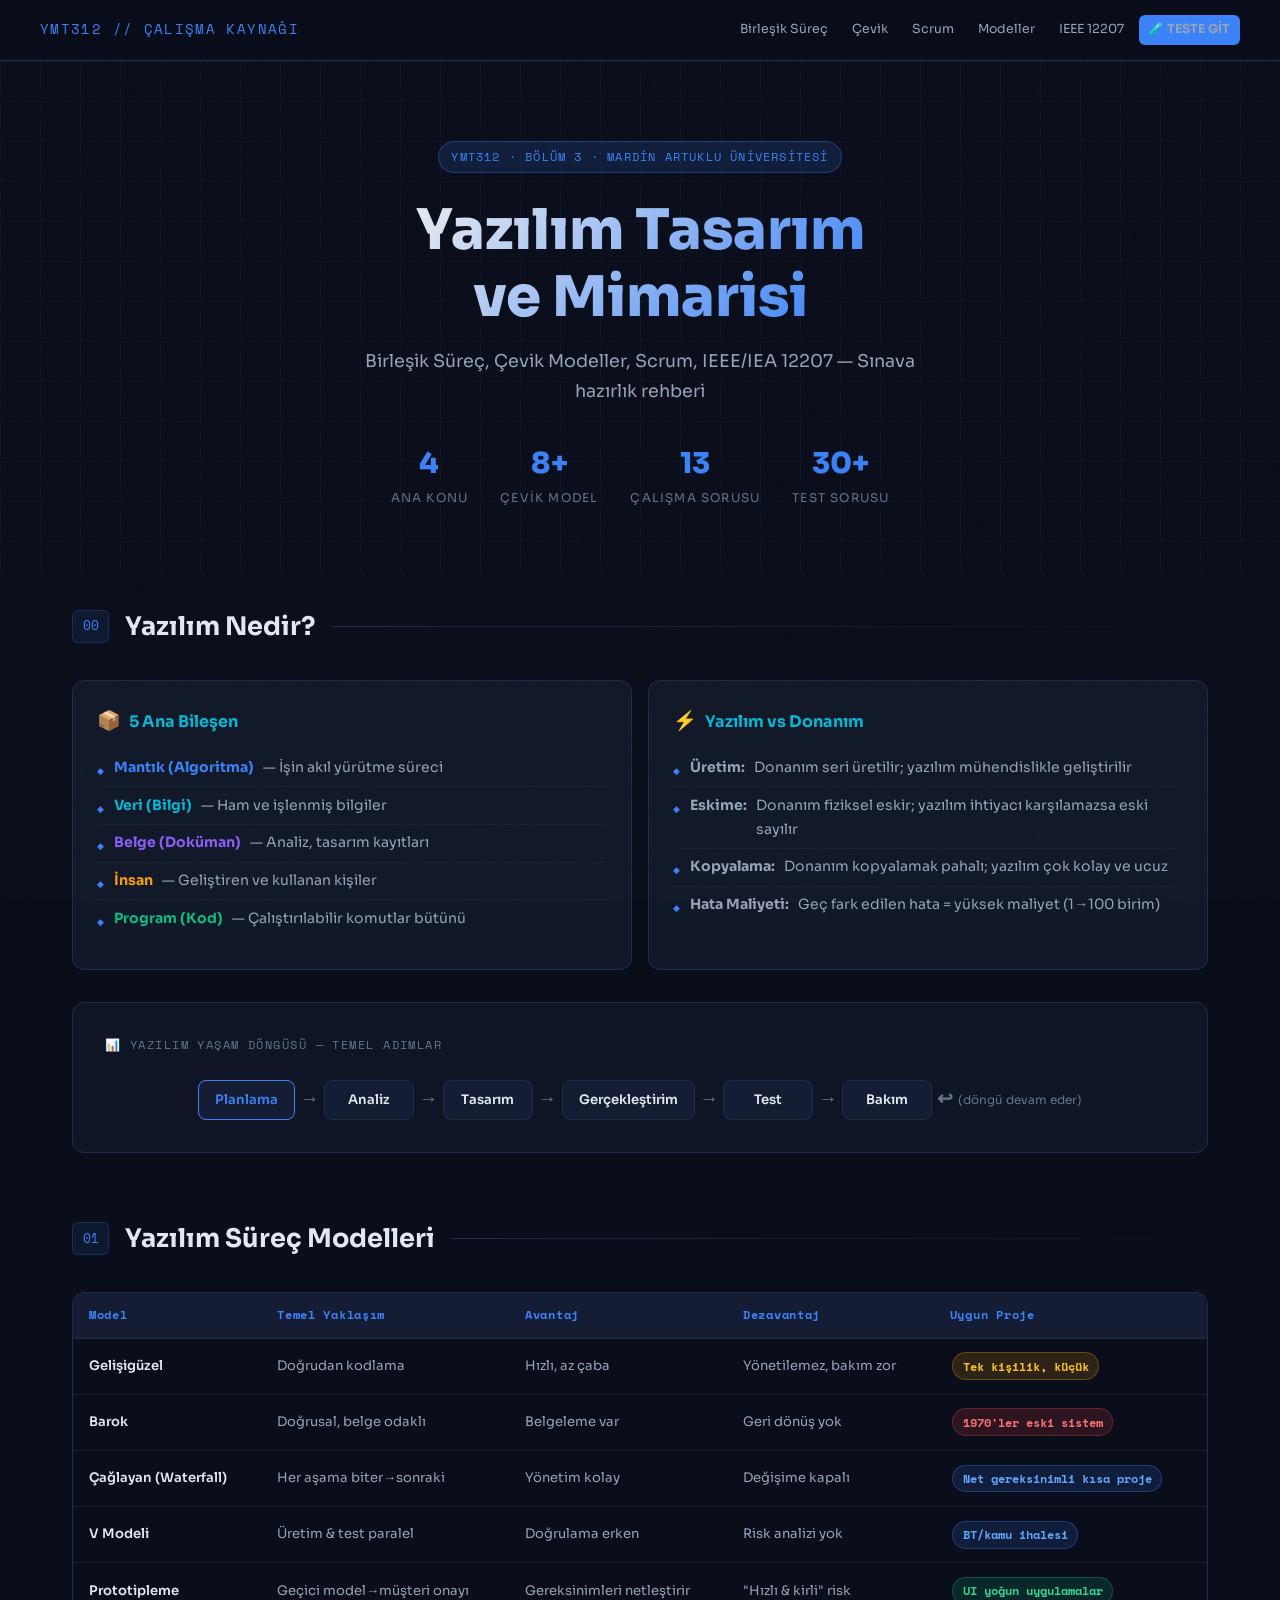
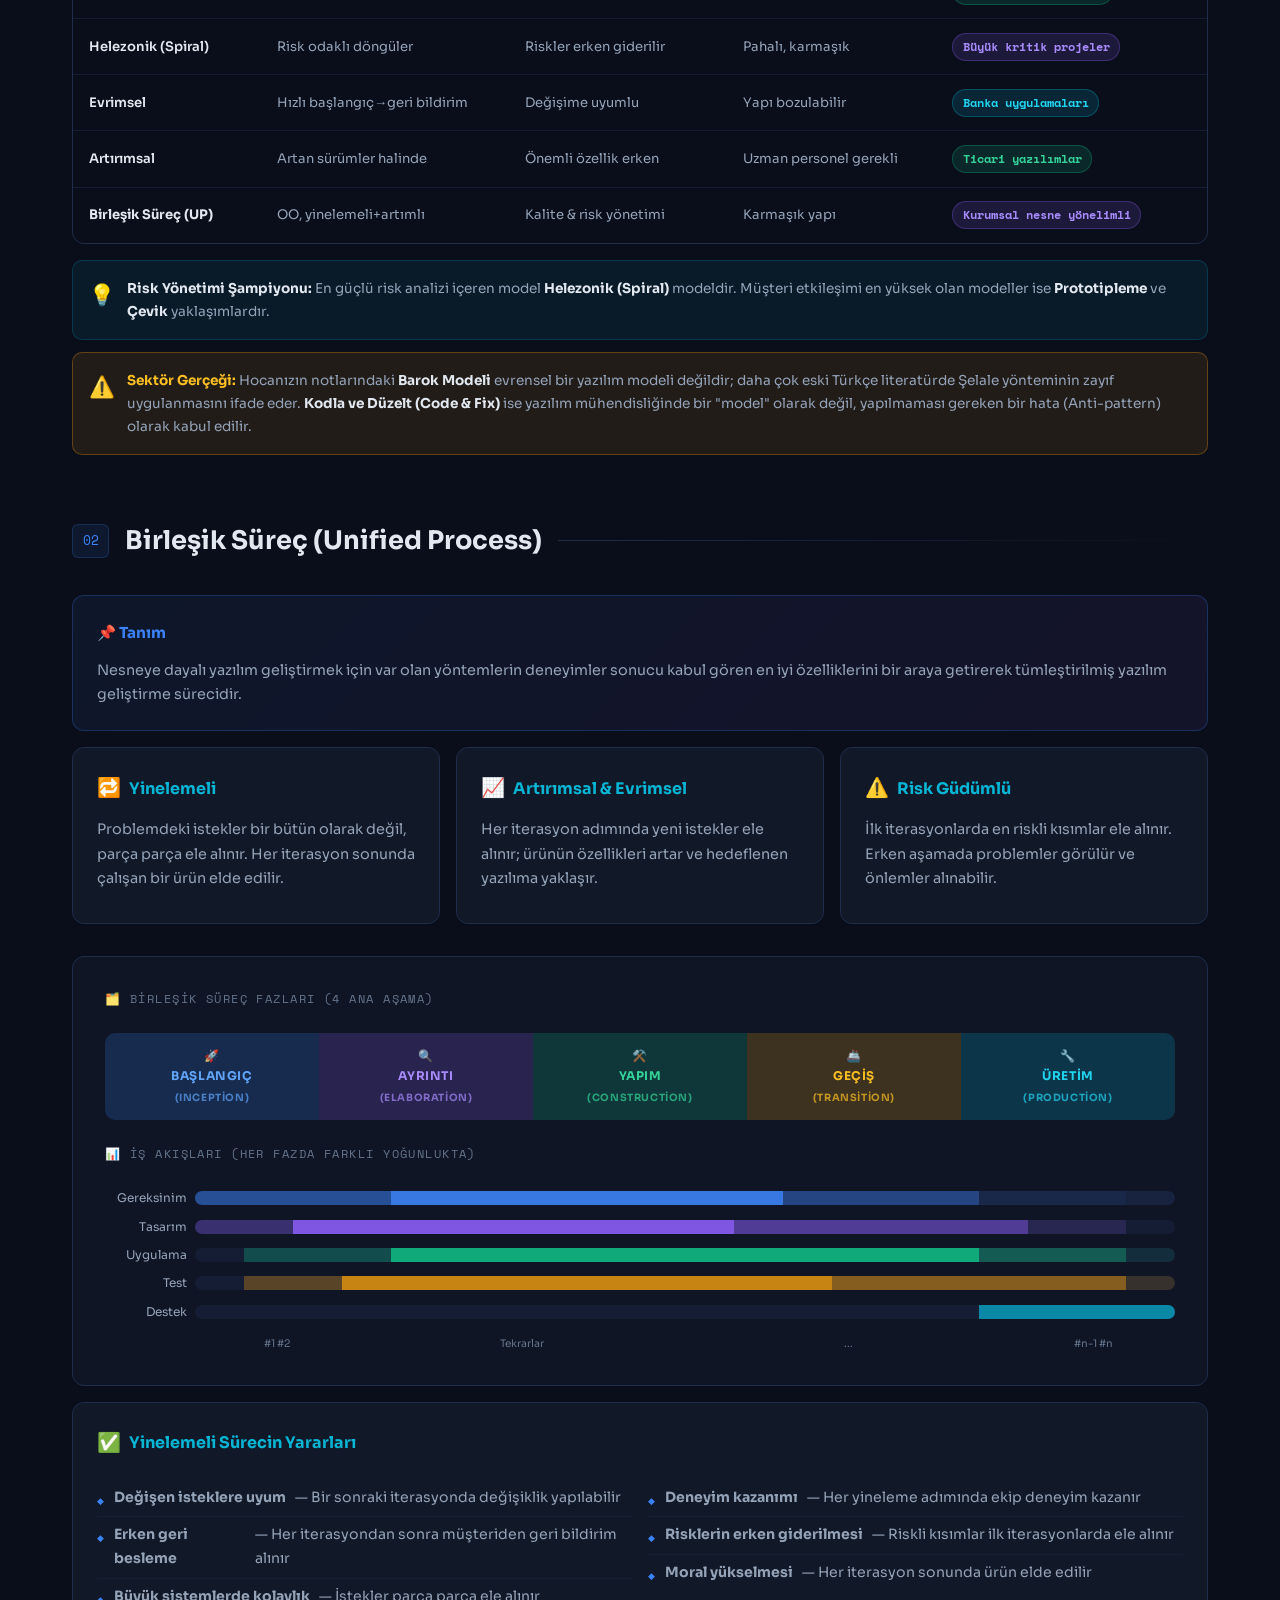
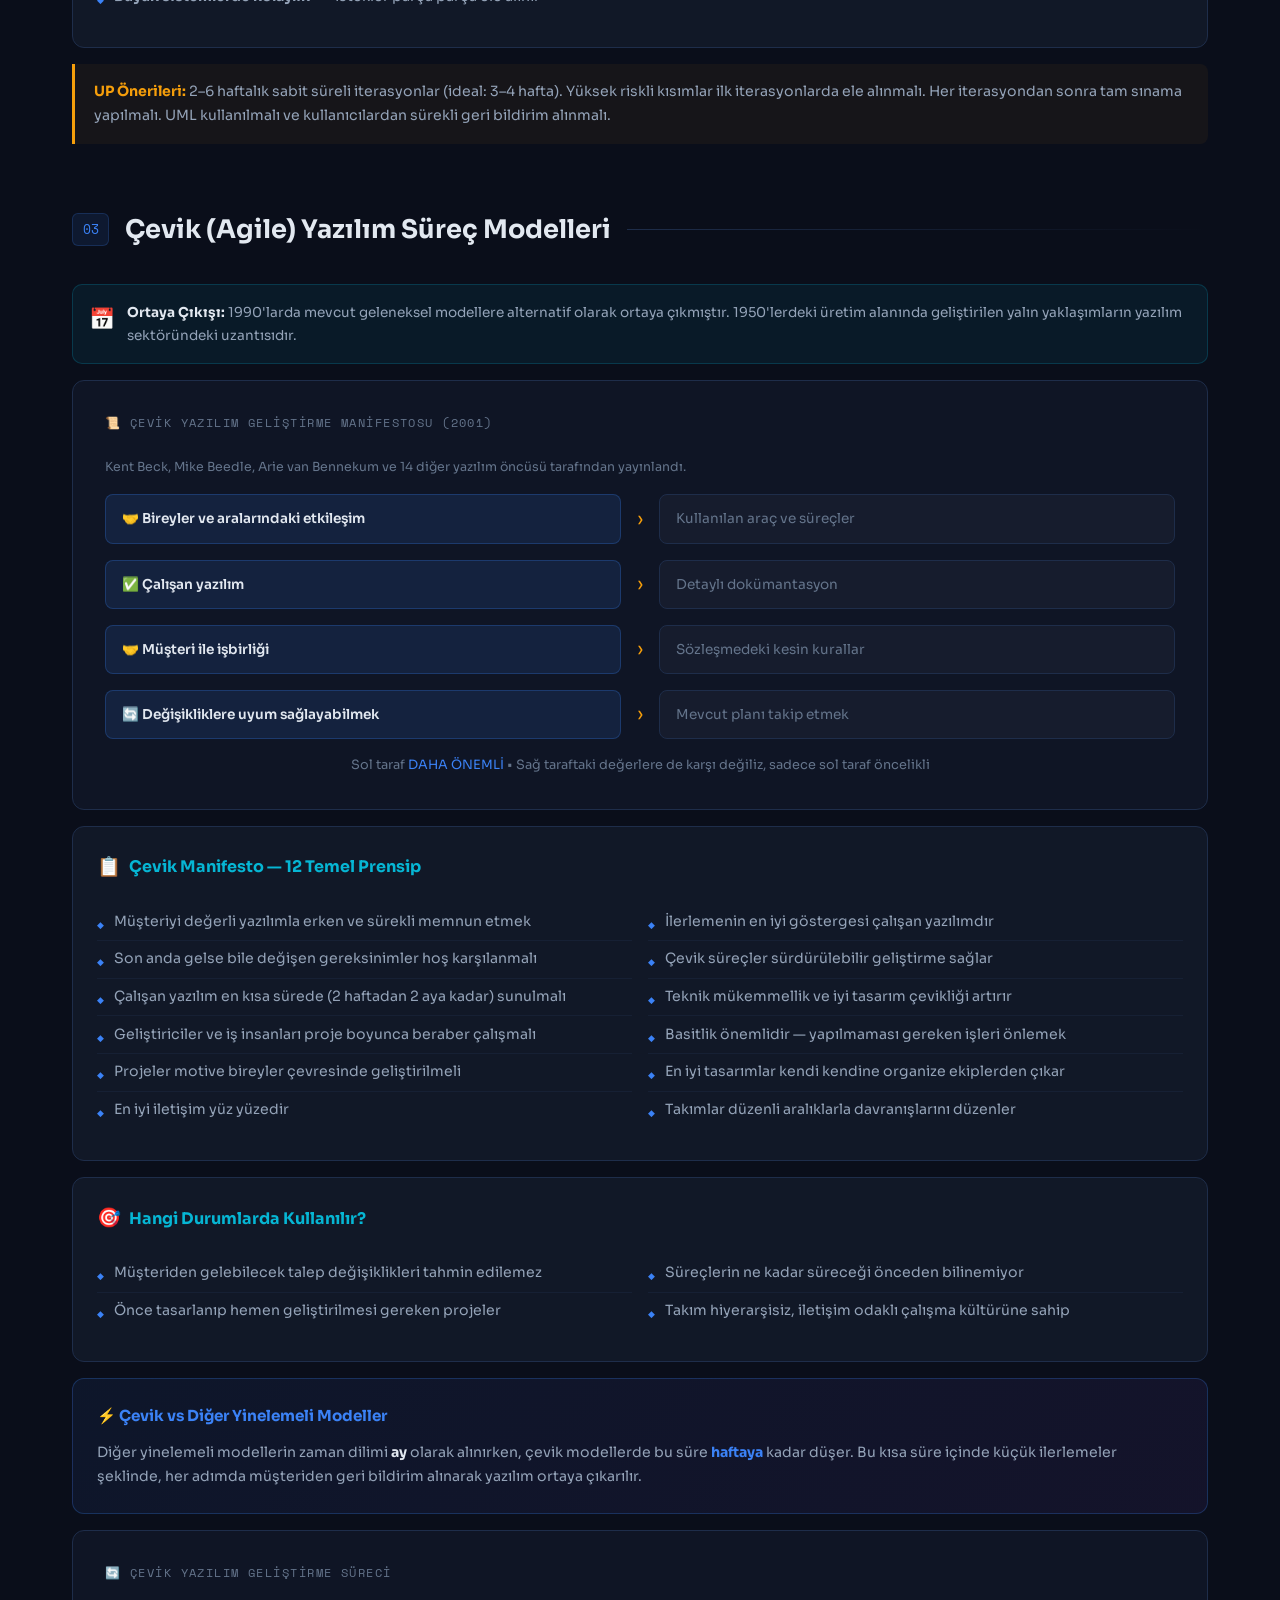
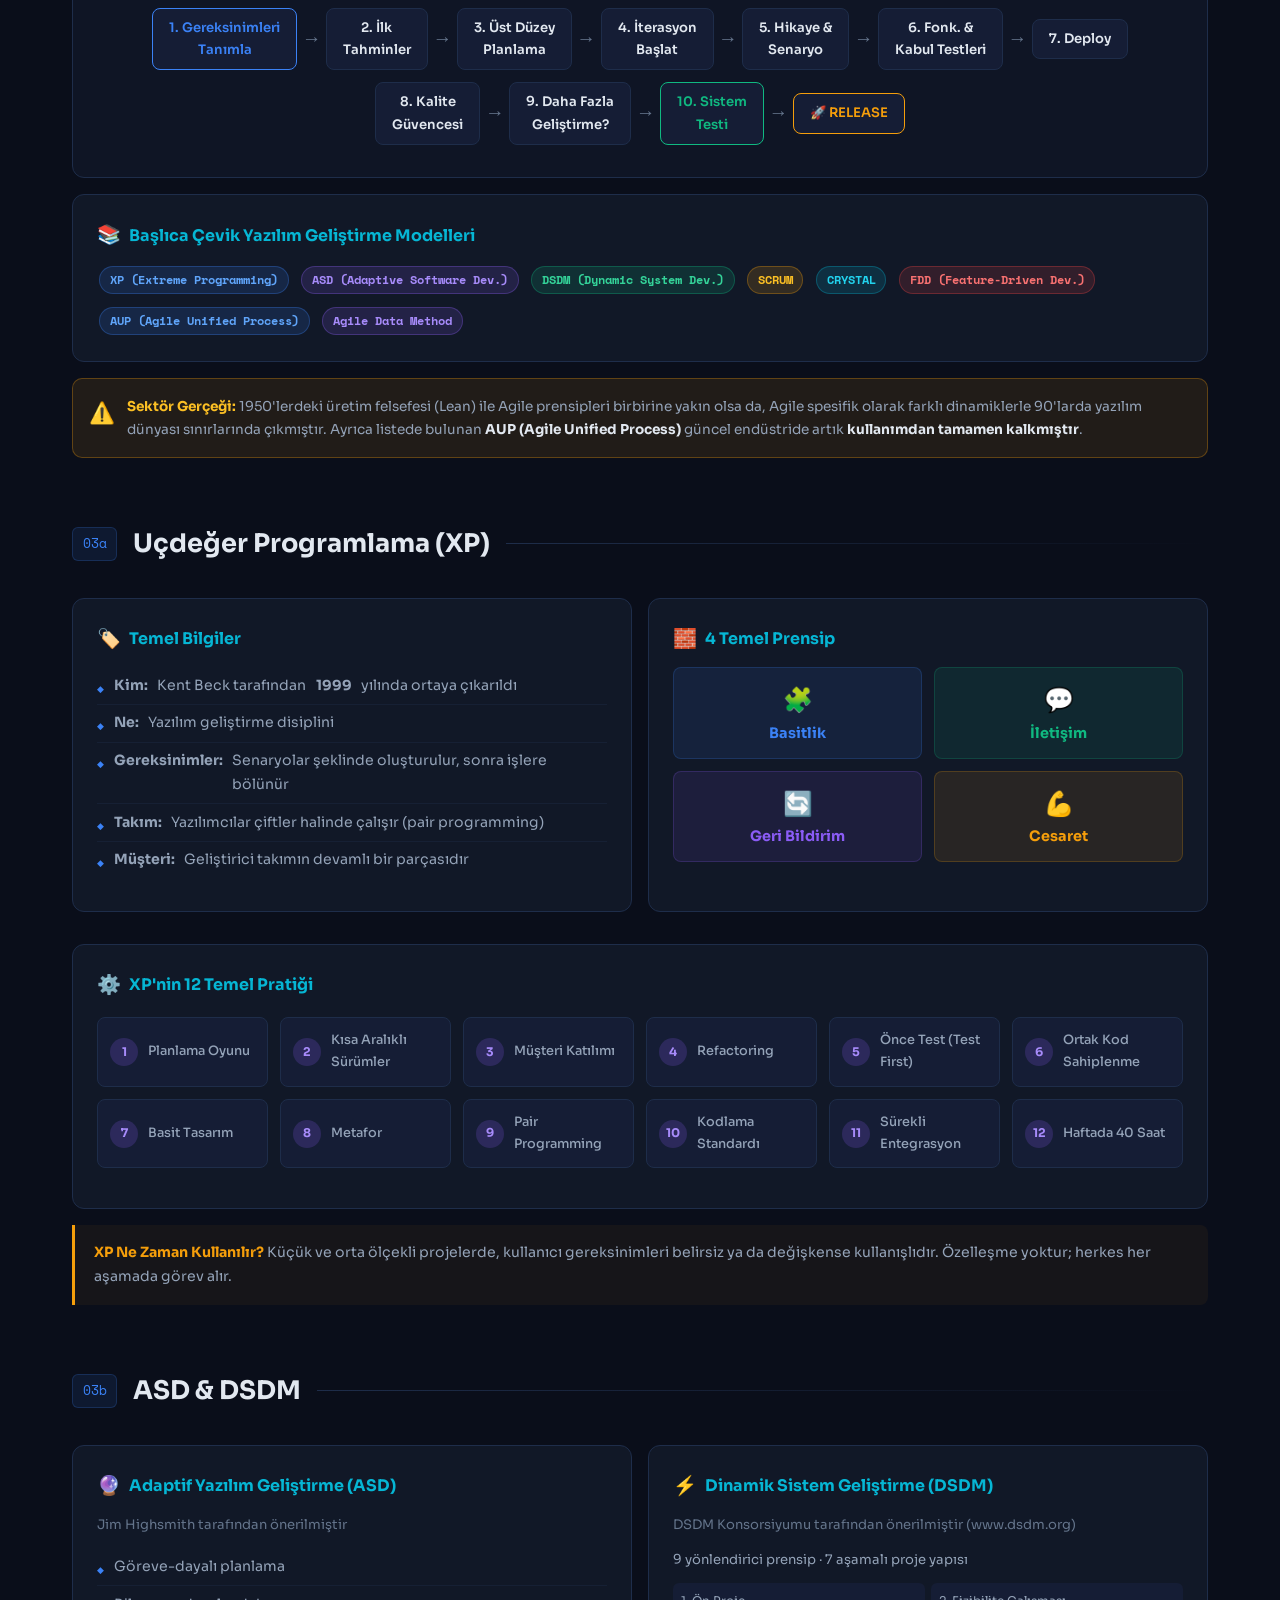
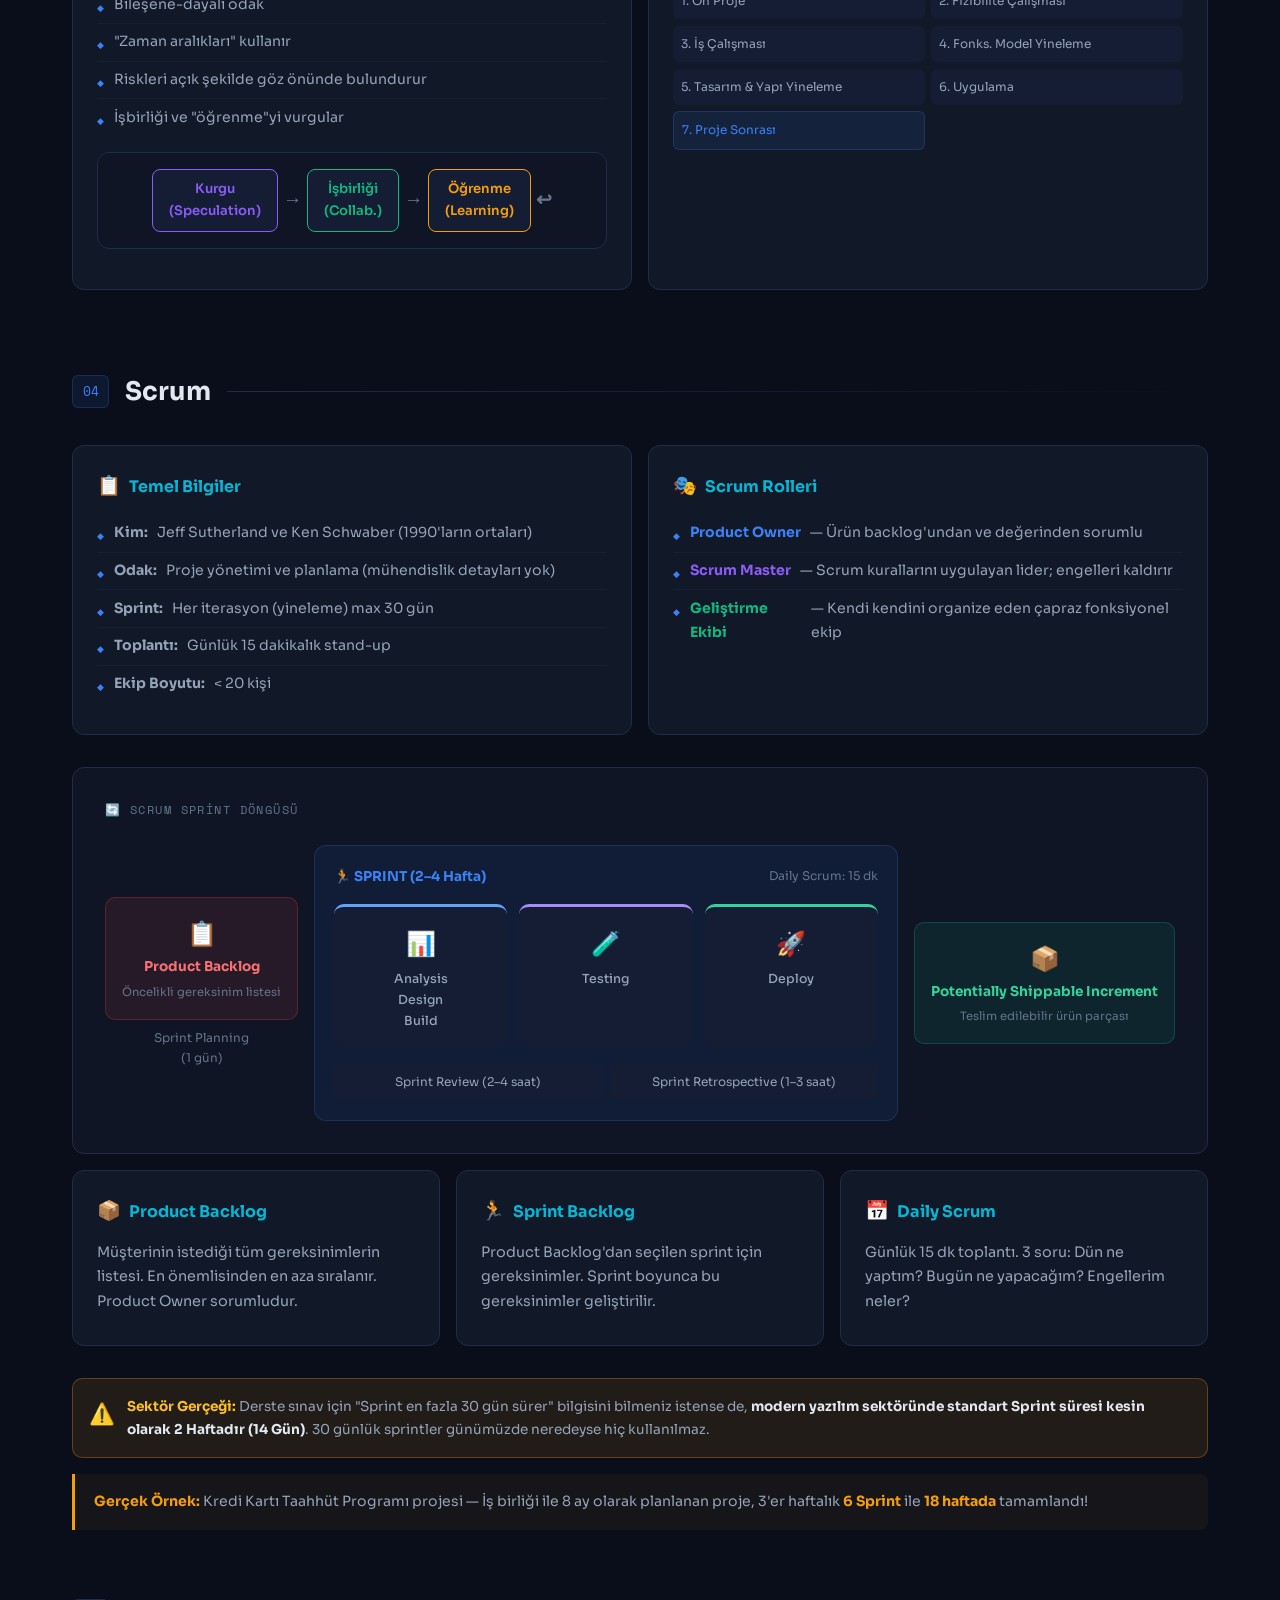
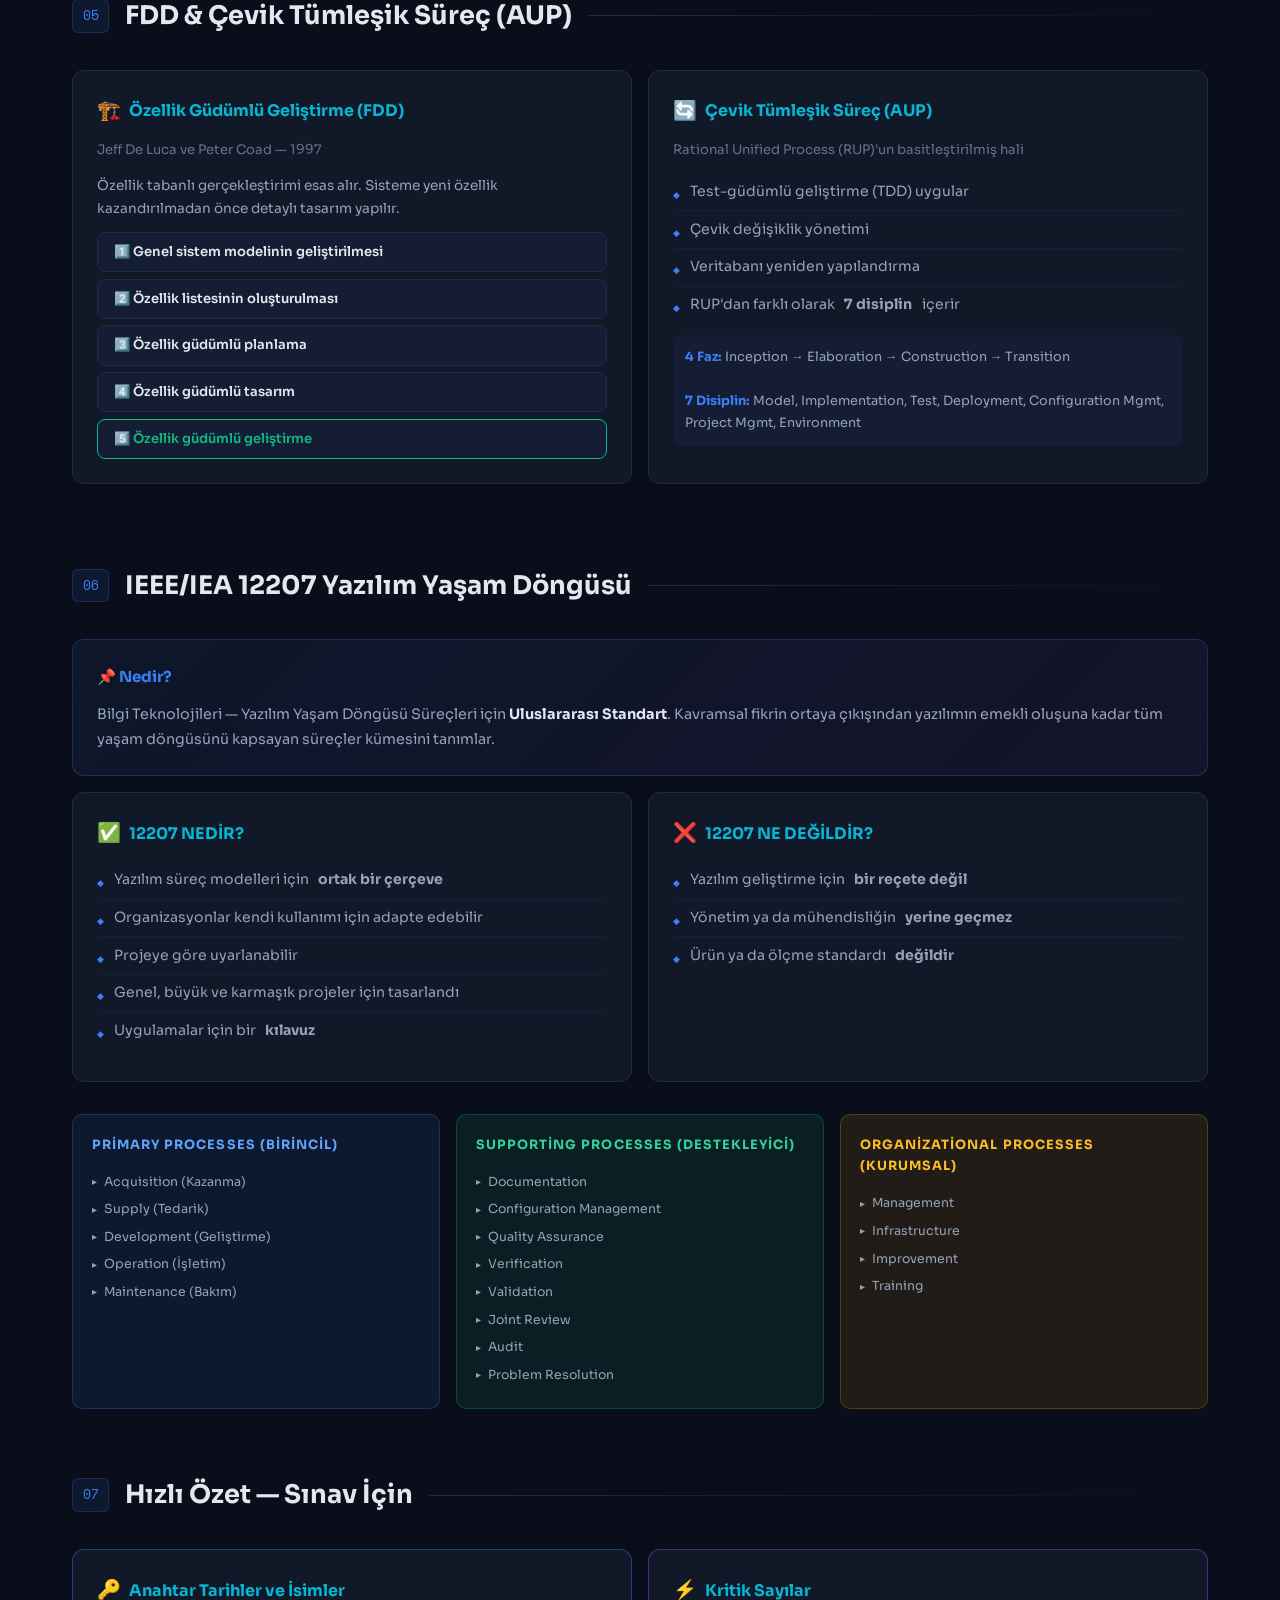
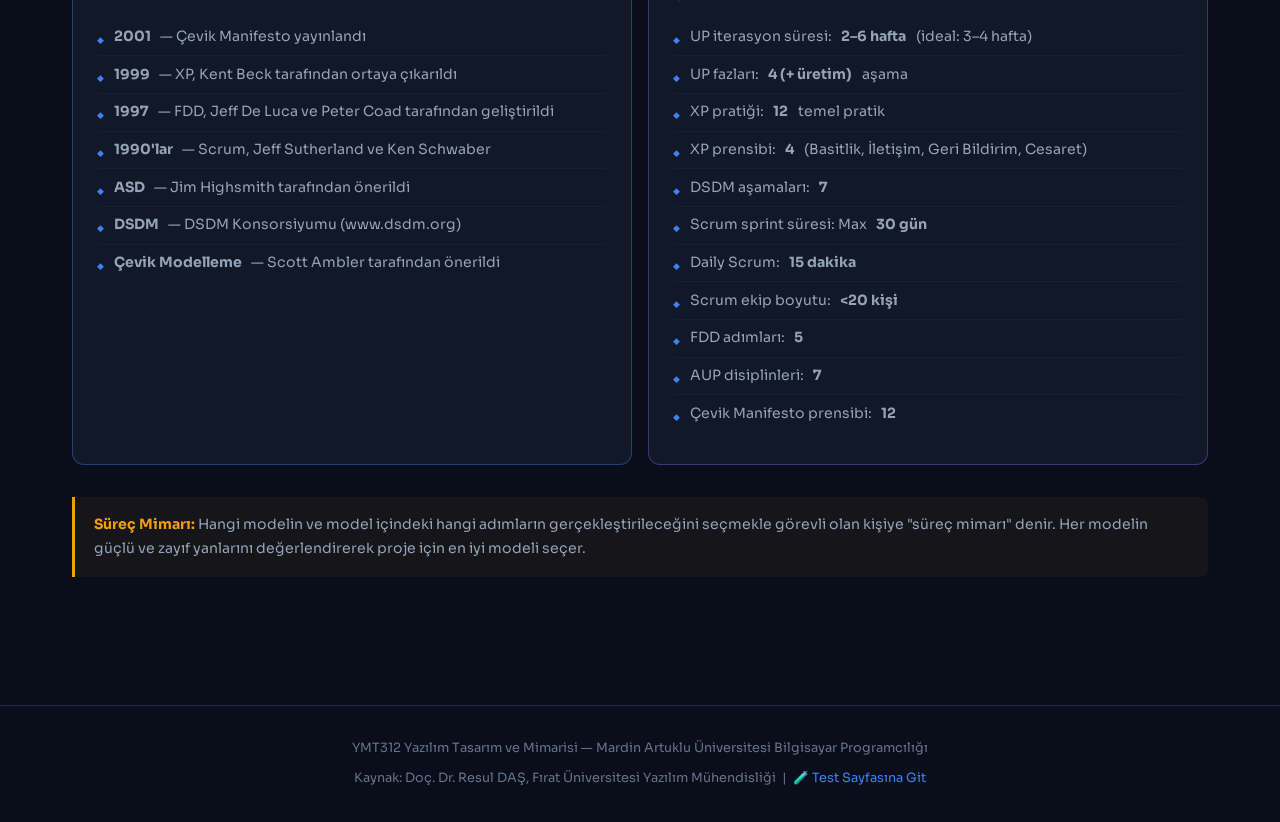
==== index.html @ 6e373ab4 "yazılım mimarileri ders notları yazılım mimarileri ders notları taslak yüklendi" ====
<!DOCTYPE html>
<html lang="tr">
<head>
<meta charset="UTF-8">
<meta name="viewport" content="width=device-width, initial-scale=1.0">
<meta name="author" content="İslam Ergün">
<title>YMT312 — Yazılım Tasarım ve Mimarisi</title>
<link href="https://fonts.googleapis.com/css2?family=Space+Mono:wght@400;700&family=Sora:wght@300;400;600;700;800&display=swap" rel="stylesheet">
<link rel="stylesheet" href="style.css">
</head>
<body>

<nav>
  <div class="nav-inner">
    <span class="nav-logo">YMT312 // ÇALIŞMA KAYNAĞI</span>
    <div class="nav-links">
      <a href="#up">Birleşik Süreç</a>
      <a href="#agile">Çevik</a>
      <a href="#scrum">Scrum</a>
      <a href="#modeller">Modeller</a>
      <a href="#ieee">IEEE 12207</a>
      <a href="test.html" class="test-btn">🧪 TESTE GİT</a>
    </div>
  </div>
</nav>

<div class="hero">
  <div class="hero-grid"></div>
  <div style="position:relative;z-index:1">
    <span class="hero-tag">YMT312 · BÖLÜM 3 · MARDİN ARTUKLU ÜNİVERSİTESİ</span>
    <h1>Yazılım Tasarım<br>ve Mimarisi</h1>
    <p>Birleşik Süreç, Çevik Modeller, Scrum, IEEE/IEA 12207 — Sınava hazırlık rehberi</p>
    <div class="hero-stats">
      <div class="stat"><div class="stat-num">4</div><div class="stat-label">Ana Konu</div></div>
      <div class="stat"><div class="stat-num">8+</div><div class="stat-label">Çevik Model</div></div>
      <div class="stat"><div class="stat-num">13</div><div class="stat-label">Çalışma Sorusu</div></div>
      <div class="stat"><div class="stat-num">30+</div><div class="stat-label">Test Sorusu</div></div>
    </div>
  </div>
</div>

<main>

<!-- ===== YAZILIM NEDİR ===== -->
<section class="section" id="yazilim">
  <div class="section-header">
    <span class="section-num">00</span>
    <h2 class="section-title">Yazılım Nedir?</h2>
    <div class="section-line"></div>
  </div>

  <div class="grid-2">
    <div class="card">
      <div class="card-title"><span class="icon">📦</span> 5 Ana Bileşen</div>
      <ul class="v-list">
        <li><strong style="color:var(--accent)">Mantık (Algoritma)</strong> — İşin akıl yürütme süreci</li>
        <li><strong style="color:var(--accent2)">Veri (Bilgi)</strong> — Ham ve işlenmiş bilgiler</li>
        <li><strong style="color:var(--accent3)">Belge (Doküman)</strong> — Analiz, tasarım kayıtları</li>
        <li><strong style="color:var(--accent4)">İnsan</strong> — Geliştiren ve kullanan kişiler</li>
        <li><strong style="color:var(--accent5)">Program (Kod)</strong> — Çalıştırılabilir komutlar bütünü</li>
      </ul>
    </div>
    <div class="card">
      <div class="card-title"><span class="icon">⚡</span> Yazılım vs Donanım</div>
      <ul class="v-list">
        <li><strong>Üretim:</strong> Donanım seri üretilir; yazılım mühendislikle geliştirilir</li>
        <li><strong>Eskime:</strong> Donanım fiziksel eskir; yazılım ihtiyacı karşılamazsa eski sayılır</li>
        <li><strong>Kopyalama:</strong> Donanım kopyalamak pahalı; yazılım çok kolay ve ucuz</li>
        <li><strong>Hata Maliyeti:</strong> Geç fark edilen hata = yüksek maliyet (1→100 birim)</li>
      </ul>
    </div>
  </div>

  <div class="diagram-wrap">
    <div class="diagram-title">📊 Yazılım Yaşam Döngüsü — Temel Adımlar</div>
    <div class="flow" style="justify-content:center">
      <div class="flow-step active">Planlama</div>
      <div class="flow-arrow">→</div>
      <div class="flow-step">Analiz</div>
      <div class="flow-arrow">→</div>
      <div class="flow-step">Tasarım</div>
      <div class="flow-arrow">→</div>
      <div class="flow-step">Gerçekleştirim</div>
      <div class="flow-arrow">→</div>
      <div class="flow-step">Test</div>
      <div class="flow-arrow">→</div>
      <div class="flow-step">Bakım</div>
      <div class="flow-arrow">↩</div>
      <div style="font-size:.75rem;color:var(--muted);align-self:center">(döngü devam eder)</div>
    </div>
  </div>
</section>

<!-- ===== SÜREÇ MODELLERİ ===== -->
<section class="section" id="modeller">
  <div class="section-header">
    <span class="section-num">01</span>
    <h2 class="section-title">Yazılım Süreç Modelleri</h2>
    <div class="section-line"></div>
  </div>

  <div class="table-wrap">
    <table>
      <thead>
        <tr>
          <th>Model</th>
          <th>Temel Yaklaşım</th>
          <th>Avantaj</th>
          <th>Dezavantaj</th>
          <th>Uygun Proje</th>
        </tr>
      </thead>
      <tbody>
        <tr>
          <td>Gelişigüzel</td>
          <td>Doğrudan kodlama</td>
          <td>Hızlı, az çaba</td>
          <td>Yönetilemez, bakım zor</td>
          <td><span class="tag tag-amber">Tek kişilik, küçük</span></td>
        </tr>
        <tr>
          <td>Barok</td>
          <td>Doğrusal, belge odaklı</td>
          <td>Belgeleme var</td>
          <td>Geri dönüş yok</td>
          <td><span class="tag tag-red">1970'ler eski sistem</span></td>
        </tr>
        <tr>
          <td>Çağlayan (Waterfall)</td>
          <td>Her aşama biter→sonraki</td>
          <td>Yönetim kolay</td>
          <td>Değişime kapalı</td>
          <td><span class="tag tag-blue">Net gereksinimli kısa proje</span></td>
        </tr>
        <tr>
          <td>V Modeli</td>
          <td>Üretim & test paralel</td>
          <td>Doğrulama erken</td>
          <td>Risk analizi yok</td>
          <td><span class="tag tag-blue">BT/kamu ihalesi</span></td>
        </tr>
        <tr>
          <td>Prototipleme</td>
          <td>Geçici model→müşteri onayı</td>
          <td>Gereksinimleri netleştirir</td>
          <td>"Hızlı & kirli" risk</td>
          <td><span class="tag tag-green">UI yoğun uygulamalar</span></td>
        </tr>
        <tr>
          <td>Helezonik (Spiral)</td>
          <td>Risk odaklı döngüler</td>
          <td>Riskler erken giderilir</td>
          <td>Pahalı, karmaşık</td>
          <td><span class="tag tag-purple">Büyük kritik projeler</span></td>
        </tr>
        <tr>
          <td>Evrimsel</td>
          <td>Hızlı başlangıç→geri bildirim</td>
          <td>Değişime uyumlu</td>
          <td>Yapı bozulabilir</td>
          <td><span class="tag tag-cyan">Banka uygulamaları</span></td>
        </tr>
        <tr>
          <td>Artırımsal</td>
          <td>Artan sürümler halinde</td>
          <td>Önemli özellik erken</td>
          <td>Uzman personel gerekli</td>
          <td><span class="tag tag-green">Ticari yazılımlar</span></td>
        </tr>
        <tr>
          <td><strong>Birleşik Süreç (UP)</strong></td>
          <td>OO, yinelemeli+artımlı</td>
          <td>Kalite & risk yönetimi</td>
          <td>Karmaşık yapı</td>
          <td><span class="tag tag-purple">Kurumsal nesne yönelimli</span></td>
        </tr>
      </tbody>
    </table>
  </div>

  <div class="info-box">
    <span class="info-icon">💡</span>
    <div class="info-text"><strong>Risk Yönetimi Şampiyonu:</strong> En güçlü risk analizi içeren model <strong>Helezonik (Spiral)</strong> modeldir. Müşteri etkileşimi en yüksek olan modeller ise <strong>Prototipleme</strong> ve <strong>Çevik</strong> yaklaşımlardır.</div>
  </div>

  <div class="info-box" style="background:rgba(245,158,11,.1);border-color:rgba(245,158,11,.3)">
    <span class="info-icon">⚠️</span>
    <div class="info-text"><strong style="color:#fbbf24">Sektör Gerçeği:</strong> Hocanızın notlarındaki <strong>Barok Modeli</strong> evrensel bir yazılım modeli değildir; daha çok eski Türkçe literatürde Şelale yönteminin zayıf uygulanmasını ifade eder. <strong>Kodla ve Düzelt (Code & Fix)</strong> ise yazılım mühendisliğinde bir "model" olarak değil, yapılmaması gereken bir hata (Anti-pattern) olarak kabul edilir.</div>
  </div>
</section>

<!-- ===== BİRLEŞİK SÜREÇ ===== -->
<section class="section" id="up">
  <div class="section-header">
    <span class="section-num">02</span>
    <h2 class="section-title">Birleşik Süreç (Unified Process)</h2>
    <div class="section-line"></div>
  </div>

  <div class="highlight">
    <div class="highlight-title">📌 Tanım</div>
    <p style="color:var(--dim);font-size:.9rem">Nesneye dayalı yazılım geliştirmek için var olan yöntemlerin deneyimler sonucu kabul gören en iyi özelliklerini bir araya getirerek tümleştirilmiş yazılım geliştirme sürecidir.</p>
  </div>

  <div class="grid-3">
    <div class="card">
      <div class="card-title"><span class="icon">🔁</span> Yinelemeli</div>
      <p>Problemdeki istekler bir bütün olarak değil, parça parça ele alınır. Her iterasyon sonunda çalışan bir ürün elde edilir.</p>
    </div>
    <div class="card">
      <div class="card-title"><span class="icon">📈</span> Artırımsal & Evrimsel</div>
      <p>Her iterasyon adımında yeni istekler ele alınır; ürünün özellikleri artar ve hedeflenen yazılıma yaklaşır.</p>
    </div>
    <div class="card">
      <div class="card-title"><span class="icon">⚠️</span> Risk Güdümlü</div>
      <p>İlk iterasyonlarda en riskli kısımlar ele alınır. Erken aşamada problemler görülür ve önlemler alınabilir.</p>
    </div>
  </div>

  <!-- UP PHASES -->
  <div class="diagram-wrap">
    <div class="diagram-title">🗂️ Birleşik Süreç Fazları (4 Ana Aşama)</div>
    <div class="phases">
      <div class="phase" style="background:rgba(59,130,246,.2);color:#60a5fa">🚀<br>Başlangıç<br><small style="opacity:.7">(Inception)</small></div>
      <div class="phase" style="background:rgba(139,92,246,.2);color:#a78bfa">🔍<br>Ayrıntı<br><small style="opacity:.7">(Elaboration)</small></div>
      <div class="phase" style="background:rgba(16,185,129,.2);color:#34d399">⚒️<br>Yapım<br><small style="opacity:.7">(Construction)</small></div>
      <div class="phase" style="background:rgba(245,158,11,.2);color:#fbbf24">🚢<br>Geçiş<br><small style="opacity:.7">(Transition)</small></div>
      <div class="phase" style="background:rgba(6,182,212,.2);color:#22d3ee">🔧<br>Üretim<br><small style="opacity:.7">(Production)</small></div>
    </div>

    <div style="margin-top:1.5rem">
      <div class="diagram-title">📊 İş Akışları (Her Fazda Farklı Yoğunlukta)</div>
      <div style="display:grid;gap:.5rem">
        <div style="display:flex;align-items:center;gap.5rem">
          <div style="width:90px;font-size:.75rem;color:var(--dim);text-align:right;padding-right:.5rem">Gereksinim</div>
          <div style="flex:1;height:14px;background:var(--bg3);border-radius:7px;overflow:hidden;display:flex">
            <div style="width:20%;background:rgba(59,130,246,.5)"></div>
            <div style="width:40%;background:rgba(59,130,246,.9)"></div>
            <div style="width:20%;background:rgba(59,130,246,.4)"></div>
            <div style="width:15%;background:rgba(59,130,246,.1)"></div>
            <div style="width:5%;background:rgba(59,130,246,.05)"></div>
          </div>
        </div>
        <div style="display:flex;align-items:center">
          <div style="width:90px;font-size:.75rem;color:var(--dim);text-align:right;padding-right:.5rem">Tasarım</div>
          <div style="flex:1;height:14px;background:var(--bg3);border-radius:7px;overflow:hidden;display:flex">
            <div style="width:10%;background:rgba(139,92,246,.3)"></div>
            <div style="width:45%;background:rgba(139,92,246,.9)"></div>
            <div style="width:30%;background:rgba(139,92,246,.5)"></div>
            <div style="width:10%;background:rgba(139,92,246,.15)"></div>
            <div style="width:5%"></div>
          </div>
        </div>
        <div style="display:flex;align-items:center">
          <div style="width:90px;font-size:.75rem;color:var(--dim);text-align:right;padding-right:.5rem">Uygulama</div>
          <div style="flex:1;height:14px;background:var(--bg3);border-radius:7px;overflow:hidden;display:flex">
            <div style="width:5%"></div>
            <div style="width:15%;background:rgba(16,185,129,.3)"></div>
            <div style="width:60%;background:rgba(16,185,129,.9)"></div>
            <div style="width:15%;background:rgba(16,185,129,.4)"></div>
            <div style="width:5%;background:rgba(16,185,129,.1)"></div>
          </div>
        </div>
        <div style="display:flex;align-items:center">
          <div style="width:90px;font-size:.75rem;color:var(--dim);text-align:right;padding-right:.5rem">Test</div>
          <div style="flex:1;height:14px;background:var(--bg3);border-radius:7px;overflow:hidden;display:flex">
            <div style="width:5%"></div>
            <div style="width:10%;background:rgba(245,158,11,.3)"></div>
            <div style="width:50%;background:rgba(245,158,11,.8)"></div>
            <div style="width:30%;background:rgba(245,158,11,.5)"></div>
            <div style="width:5%;background:rgba(245,158,11,.15)"></div>
          </div>
        </div>
        <div style="display:flex;align-items:center">
          <div style="width:90px;font-size:.75rem;color:var(--dim);text-align:right;padding-right:.5rem">Destek</div>
          <div style="flex:1;height:14px;background:var(--bg3);border-radius:7px;overflow:hidden;display:flex">
            <div style="width:80%"></div>
            <div style="width:20%;background:rgba(6,182,212,.7)"></div>
          </div>
        </div>
        <div style="display:flex;align-items:center;margin-top:.3rem">
          <div style="width:90px"></div>
          <div style="flex:1;display:flex">
            <div style="flex:1;font-size:.65rem;color:var(--muted);text-align:center">#1 #2</div>
            <div style="flex:2;font-size:.65rem;color:var(--muted);text-align:center">Tekrarlar</div>
            <div style="flex:2;font-size:.65rem;color:var(--muted);text-align:center">...</div>
            <div style="flex:1;font-size:.65rem;color:var(--muted);text-align:center">#n-1 #n</div>
          </div>
        </div>
      </div>
    </div>
  </div>

  <div class="card">
    <div class="card-title"><span class="icon">✅</span> Yinelemeli Sürecin Yararları</div>
    <div class="grid-2" style="margin-top:.5rem">
      <ul class="v-list">
        <li><strong>Değişen isteklere uyum</strong> — Bir sonraki iterasyonda değişiklik yapılabilir</li>
        <li><strong>Erken geri besleme</strong> — Her iterasyondan sonra müşteriden geri bildirim alınır</li>
        <li><strong>Büyük sistemlerde kolaylık</strong> — İstekler parça parça ele alınır</li>
      </ul>
      <ul class="v-list">
        <li><strong>Deneyim kazanımı</strong> — Her yineleme adımında ekip deneyim kazanır</li>
        <li><strong>Risklerin erken giderilmesi</strong> — Riskli kısımlar ilk iterasyonlarda ele alınır</li>
        <li><strong>Moral yükselmesi</strong> — Her iterasyon sonunda ürün elde edilir</li>
      </ul>
    </div>
  </div>

  <div class="callout">
    <p><strong>UP Önerileri:</strong> 2–6 haftalık sabit süreli iterasyonlar (ideal: 3–4 hafta). Yüksek riskli kısımlar ilk iterasyonlarda ele alınmalı. Her iterasyondan sonra tam sınama yapılmalı. UML kullanılmalı ve kullanıcılardan sürekli geri bildirim alınmalı.</p>
  </div>
</section>

<!-- ===== ÇEVİK ===== -->
<section class="section" id="agile">
  <div class="section-header">
    <span class="section-num">03</span>
    <h2 class="section-title">Çevik (Agile) Yazılım Süreç Modelleri</h2>
    <div class="section-line"></div>
  </div>

  <div class="info-box">
    <span class="info-icon">📅</span>
    <div class="info-text"><strong>Ortaya Çıkışı:</strong> 1990'larda mevcut geleneksel modellere alternatif olarak ortaya çıkmıştır. 1950'lerdeki üretim alanında geliştirilen yalın yaklaşımların yazılım sektöründeki uzantısıdır.</div>
  </div>

  <!-- MANIFESTO -->
  <div class="diagram-wrap">
    <div class="diagram-title">📜 Çevik Yazılım Geliştirme Manifestosu (2001)</div>
    <div style="font-size:.78rem;color:var(--muted);margin-bottom:1rem">Kent Beck, Mike Beedle, Arie van Bennekum ve 14 diğer yazılım öncüsü tarafından yayınlandı.</div>
    <div class="manifesto">
      <div class="manifesto-left">🤝 Bireyler ve aralarındaki etkileşim</div>
      <div class="manifesto-mid">›</div>
      <div class="manifesto-right">Kullanılan araç ve süreçler</div>
    </div>
    <div class="manifesto">
      <div class="manifesto-left">✅ Çalışan yazılım</div>
      <div class="manifesto-mid">›</div>
      <div class="manifesto-right">Detaylı dokümantasyon</div>
    </div>
    <div class="manifesto">
      <div class="manifesto-left">🤝 Müşteri ile işbirliği</div>
      <div class="manifesto-mid">›</div>
      <div class="manifesto-right">Sözleşmedeki kesin kurallar</div>
    </div>
    <div class="manifesto">
      <div class="manifesto-left">🔄 Değişikliklere uyum sağlayabilmek</div>
      <div class="manifesto-mid">›</div>
      <div class="manifesto-right">Mevcut planı takip etmek</div>
    </div>
    <div style="margin-top:1rem;font-size:.8rem;color:var(--muted);text-align:center">Sol taraf <span style="color:var(--accent)">DAHA ÖNEMLİ</span> • Sağ taraftaki değerlere de karşı değiliz, sadece sol taraf öncelikli</div>
  </div>

  <!-- 12 PRENSİP -->
  <div class="card">
    <div class="card-title"><span class="icon">📋</span> Çevik Manifesto — 12 Temel Prensip</div>
    <div class="grid-2" style="margin-top:.5rem">
      <ul class="v-list">
        <li>Müşteriyi değerli yazılımla erken ve sürekli memnun etmek</li>
        <li>Son anda gelse bile değişen gereksinimler hoş karşılanmalı</li>
        <li>Çalışan yazılım en kısa sürede (2 haftadan 2 aya kadar) sunulmalı</li>
        <li>Geliştiriciler ve iş insanları proje boyunca beraber çalışmalı</li>
        <li>Projeler motive bireyler çevresinde geliştirilmeli</li>
        <li>En iyi iletişim yüz yüzedir</li>
      </ul>
      <ul class="v-list">
        <li>İlerlemenin en iyi göstergesi çalışan yazılımdır</li>
        <li>Çevik süreçler sürdürülebilir geliştirme sağlar</li>
        <li>Teknik mükemmellik ve iyi tasarım çevikliği artırır</li>
        <li>Basitlik önemlidir — yapılmaması gereken işleri önlemek</li>
        <li>En iyi tasarımlar kendi kendine organize ekiplerden çıkar</li>
        <li>Takımlar düzenli aralıklarla davranışlarını düzenler</li>
      </ul>
    </div>
  </div>

  <!-- NEDEN KULLANILIR -->
  <div class="card" style="margin-top:1rem">
    <div class="card-title"><span class="icon">🎯</span> Hangi Durumlarda Kullanılır?</div>
    <div class="grid-2">
      <ul class="v-list">
        <li>Müşteriden gelebilecek talep değişiklikleri tahmin edilemez</li>
        <li>Önce tasarlanıp hemen geliştirilmesi gereken projeler</li>
      </ul>
      <ul class="v-list">
        <li>Süreçlerin ne kadar süreceği önceden bilinemiyor</li>
        <li>Takım hiyerarşisiz, iletişim odaklı çalışma kültürüne sahip</li>
      </ul>
    </div>
  </div>

  <!-- FARK -->
  <div class="highlight" style="margin-top:1rem">
    <div class="highlight-title">⚡ Çevik vs Diğer Yinelemeli Modeller</div>
    <p style="color:var(--dim);font-size:.88rem">Diğer yinelemeli modellerin zaman dilimi <strong style="color:var(--text)">ay</strong> olarak alınırken, çevik modellerde bu süre <strong style="color:var(--accent)">haftaya</strong> kadar düşer. Bu kısa süre içinde küçük ilerlemeler şeklinde, her adımda müşteriden geri bildirim alınarak yazılım ortaya çıkarılır.</p>
  </div>

  <!-- ÇEVİK SÜREÇ DİYAGRAMI -->
  <div class="diagram-wrap" style="margin-top:1rem">
    <div class="diagram-title">🔄 Çevik Yazılım Geliştirme Süreci</div>
    <div class="flow" style="justify-content:center;flex-wrap:wrap">
      <div class="flow-step active">1. Gereksinimleri<br>Tanımla</div>
      <div class="flow-arrow">→</div>
      <div class="flow-step">2. İlk<br>Tahminler</div>
      <div class="flow-arrow">→</div>
      <div class="flow-step">3. Üst Düzey<br>Planlama</div>
      <div class="flow-arrow">→</div>
      <div class="flow-step">4. İterasyon<br>Başlat</div>
      <div class="flow-arrow">→</div>
      <div class="flow-step">5. Hikaye &<br>Senaryo</div>
      <div class="flow-arrow">→</div>
      <div class="flow-step">6. Fonk. &<br>Kabul Testleri</div>
      <div class="flow-arrow">→</div>
      <div class="flow-step">7. Deploy</div>
    </div>
    <div class="flow" style="justify-content:center;margin-top:.75rem">
      <div class="flow-step">8. Kalite<br>Güvencesi</div>
      <div class="flow-arrow">→</div>
      <div class="flow-step">9. Daha Fazla<br>Geliştirme?</div>
      <div class="flow-arrow">→</div>
      <div class="flow-step" style="border-color:var(--accent5);color:var(--accent5)">10. Sistem<br>Testi</div>
      <div class="flow-arrow">→</div>
      <div class="flow-step" style="border-color:var(--accent4);color:var(--accent4)">🚀 RELEASE</div>
    </div>
  </div>

  <!-- ÇEVİK MODELLER LİSTESİ -->
  <div class="card" style="margin-top:1rem">
    <div class="card-title"><span class="icon">📚</span> Başlıca Çevik Yazılım Geliştirme Modelleri</div>
    <div style="display:flex;flex-wrap:wrap;gap:.5rem;margin-top:.5rem">
      <span class="tag tag-blue">XP (Extreme Programming)</span>
      <span class="tag tag-purple">ASD (Adaptive Software Dev.)</span>
      <span class="tag tag-green">DSDM (Dynamic System Dev.)</span>
      <span class="tag tag-amber">SCRUM</span>
      <span class="tag tag-cyan">CRYSTAL</span>
      <span class="tag tag-red">FDD (Feature-Driven Dev.)</span>
      <span class="tag tag-blue">AUP (Agile Unified Process)</span>
      <span class="tag tag-purple">Agile Data Method</span>
    </div>
  </div>

  <div class="info-box" style="background:rgba(245,158,11,.1);border-color:rgba(245,158,11,.3);margin-top:1rem">
    <span class="info-icon">⚠️</span>
    <div class="info-text"><strong style="color:#fbbf24">Sektör Gerçeği:</strong> 1950'lerdeki üretim felsefesi (Lean) ile Agile prensipleri birbirine yakın olsa da, Agile spesifik olarak farklı dinamiklerle 90'larda yazılım dünyası sınırlarında çıkmıştır. Ayrıca listede bulunan <strong>AUP (Agile Unified Process)</strong> güncel endüstride artık <strong style="color:var(--text)">kullanımdan tamamen kalkmıştır</strong>.</div>
  </div>
</section>

<!-- ===== XP ===== -->
<section class="section" id="xp">
  <div class="section-header">
    <span class="section-num">03a</span>
    <h2 class="section-title">Uçdeğer Programlama (XP)</h2>
    <div class="section-line"></div>
  </div>

  <div class="grid-2">
    <div class="card">
      <div class="card-title"><span class="icon">🏷️</span> Temel Bilgiler</div>
      <ul class="v-list">
        <li><strong>Kim:</strong> Kent Beck tarafından <strong>1999</strong> yılında ortaya çıkarıldı</li>
        <li><strong>Ne:</strong> Yazılım geliştirme disiplini</li>
        <li><strong>Gereksinimler:</strong> Senaryolar şeklinde oluşturulur, sonra işlere bölünür</li>
        <li><strong>Takım:</strong> Yazılımcılar çiftler halinde çalışır (pair programming)</li>
        <li><strong>Müşteri:</strong> Geliştirici takımın devamlı bir parçasıdır</li>
      </ul>
    </div>
    <div class="card">
      <div class="card-title"><span class="icon">🧱</span> 4 Temel Prensip</div>
      <div style="display:grid;grid-template-columns:1fr 1fr;gap:.75rem;margin-top:.5rem">
        <div style="background:rgba(59,130,246,.1);border:1px solid rgba(59,130,246,.2);border-radius:8px;padding:.75rem;text-align:center">
          <div style="font-size:1.5rem">🧩</div>
          <div style="font-weight:700;color:var(--accent);font-size:.9rem">Basitlik</div>
        </div>
        <div style="background:rgba(16,185,129,.1);border:1px solid rgba(16,185,129,.2);border-radius:8px;padding:.75rem;text-align:center">
          <div style="font-size:1.5rem">💬</div>
          <div style="font-weight:700;color:var(--accent5);font-size:.9rem">İletişim</div>
        </div>
        <div style="background:rgba(139,92,246,.1);border:1px solid rgba(139,92,246,.2);border-radius:8px;padding:.75rem;text-align:center">
          <div style="font-size:1.5rem">🔄</div>
          <div style="font-weight:700;color:var(--accent3);font-size:.9rem">Geri Bildirim</div>
        </div>
        <div style="background:rgba(245,158,11,.1);border:1px solid rgba(245,158,11,.2);border-radius:8px;padding:.75rem;text-align:center">
          <div style="font-size:1.5rem">💪</div>
          <div style="font-weight:700;color:var(--accent4);font-size:.9rem">Cesaret</div>
        </div>
      </div>
    </div>
  </div>

  <div class="card" style="margin-top:1rem">
    <div class="card-title"><span class="icon">⚙️</span> XP'nin 12 Temel Pratiği</div>
    <div class="xp-grid">
      <div class="xp-item"><div class="xp-num">1</div><div class="xp-text">Planlama Oyunu</div></div>
      <div class="xp-item"><div class="xp-num">2</div><div class="xp-text">Kısa Aralıklı Sürümler</div></div>
      <div class="xp-item"><div class="xp-num">3</div><div class="xp-text">Müşteri Katılımı</div></div>
      <div class="xp-item"><div class="xp-num">4</div><div class="xp-text">Refactoring</div></div>
      <div class="xp-item"><div class="xp-num">5</div><div class="xp-text">Önce Test (Test First)</div></div>
      <div class="xp-item"><div class="xp-num">6</div><div class="xp-text">Ortak Kod Sahiplenme</div></div>
      <div class="xp-item"><div class="xp-num">7</div><div class="xp-text">Basit Tasarım</div></div>
      <div class="xp-item"><div class="xp-num">8</div><div class="xp-text">Metafor</div></div>
      <div class="xp-item"><div class="xp-num">9</div><div class="xp-text">Pair Programming</div></div>
      <div class="xp-item"><div class="xp-num">10</div><div class="xp-text">Kodlama Standardı</div></div>
      <div class="xp-item"><div class="xp-num">11</div><div class="xp-text">Sürekli Entegrasyon</div></div>
      <div class="xp-item"><div class="xp-num">12</div><div class="xp-text">Haftada 40 Saat</div></div>
    </div>
  </div>

  <div class="callout">
    <p><strong>XP Ne Zaman Kullanılır?</strong> Küçük ve orta ölçekli projelerde, kullanıcı gereksinimleri belirsiz ya da değişkense kullanışlıdır. Özelleşme yoktur; herkes her aşamada görev alır.</p>
  </div>
</section>

<!-- ===== ASD & DSDM ===== -->
<section class="section" id="asd-dsdm">
  <div class="section-header">
    <span class="section-num">03b</span>
    <h2 class="section-title">ASD & DSDM</h2>
    <div class="section-line"></div>
  </div>

  <div class="grid-2">
    <div class="card">
      <div class="card-title"><span class="icon">🔮</span> Adaptif Yazılım Geliştirme (ASD)</div>
      <p style="font-size:.82rem;color:var(--muted);margin-bottom:.75rem">Jim Highsmith tarafından önerilmiştir</p>
      <ul class="v-list">
        <li>Göreve-dayalı planlama</li>
        <li>Bileşene-dayalı odak</li>
        <li>"Zaman aralıkları" kullanır</li>
        <li>Riskleri açık şekilde göz önünde bulundurur</li>
        <li>İşbirliği ve "öğrenme"yi vurgular</li>
      </ul>
      <div class="diagram-wrap" style="margin-top:1rem;padding:1rem">
        <div class="flow" style="justify-content:center">
          <div class="flow-step active" style="border-color:var(--accent3);color:var(--accent3)">Kurgu<br>(Speculation)</div>
          <div class="flow-arrow">→</div>
          <div class="flow-step active" style="border-color:var(--accent5);color:var(--accent5)">İşbirliği<br>(Collab.)</div>
          <div class="flow-arrow">→</div>
          <div class="flow-step active" style="border-color:var(--accent4);color:var(--accent4)">Öğrenme<br>(Learning)</div>
          <div class="flow-arrow">↩</div>
        </div>
      </div>
    </div>

    <div class="card">
      <div class="card-title"><span class="icon">⚡</span> Dinamik Sistem Geliştirme (DSDM)</div>
      <p style="font-size:.82rem;color:var(--muted);margin-bottom:.75rem">DSDM Konsorsiyumu tarafından önerilmiştir (www.dsdm.org)</p>
      <p style="font-size:.82rem;color:var(--dim);margin-bottom:.75rem">9 yönlendirici prensip · 7 aşamalı proje yapısı</p>
      <div style="display:grid;grid-template-columns:1fr 1fr;gap:.4rem">
        <div style="background:var(--bg3);border-radius:6px;padding:.5rem;font-size:.75rem;color:var(--dim)">1. Ön Proje</div>
        <div style="background:var(--bg3);border-radius:6px;padding:.5rem;font-size:.75rem;color:var(--dim)">2. Fizibilite Çalışması</div>
        <div style="background:var(--bg3);border-radius:6px;padding:.5rem;font-size:.75rem;color:var(--dim)">3. İş Çalışması</div>
        <div style="background:var(--bg3);border-radius:6px;padding:.5rem;font-size:.75rem;color:var(--dim)">4. Fonks. Model Yineleme</div>
        <div style="background:var(--bg3);border-radius:6px;padding:.5rem;font-size:.75rem;color:var(--dim)">5. Tasarım & Yapı Yineleme</div>
        <div style="background:var(--bg3);border-radius:6px;padding:.5rem;font-size:.75rem;color:var(--dim)">6. Uygulama</div>
        <div style="background:rgba(59,130,246,.1);border:1px solid rgba(59,130,246,.2);border-radius:6px;padding:.5rem;font-size:.75rem;color:var(--accent)">7. Proje Sonrası</div>
      </div>
    </div>
  </div>
</section>

<!-- ===== SCRUM ===== -->
<section class="section" id="scrum">
  <div class="section-header">
    <span class="section-num">04</span>
    <h2 class="section-title">Scrum</h2>
    <div class="section-line"></div>
  </div>

  <div class="grid-2">
    <div class="card">
      <div class="card-title"><span class="icon">📋</span> Temel Bilgiler</div>
      <ul class="v-list">
        <li><strong>Kim:</strong> Jeff Sutherland ve Ken Schwaber (1990'ların ortaları)</li>
        <li><strong>Odak:</strong> Proje yönetimi ve planlama (mühendislik detayları yok)</li>
        <li><strong>Sprint:</strong> Her iterasyon (yineleme) max 30 gün</li>
        <li><strong>Toplantı:</strong> Günlük 15 dakikalık stand-up</li>
        <li><strong>Ekip Boyutu:</strong> &lt; 20 kişi</li>
      </ul>
    </div>
    <div class="card">
      <div class="card-title"><span class="icon">🎭</span> Scrum Rolleri</div>
      <ul class="v-list">
        <li><strong style="color:var(--accent)">Product Owner</strong> — Ürün backlog'undan ve değerinden sorumlu</li>
        <li><strong style="color:var(--accent3)">Scrum Master</strong> — Scrum kurallarını uygulayan lider; engelleri kaldırır</li>
        <li><strong style="color:var(--accent5)">Geliştirme Ekibi</strong> — Kendi kendini organize eden çapraz fonksiyonel ekip</li>
      </ul>
    </div>
  </div>

  <!-- SCRUM SPRINT DİYAGRAMI -->
  <div class="diagram-wrap">
    <div class="diagram-title">🔄 Scrum Sprint Döngüsü</div>
    <div style="display:grid;grid-template-columns:auto 1fr auto;gap:1rem;align-items:center;flex-wrap:wrap">
      <div style="text-align:center">
        <div style="background:rgba(239,68,68,.1);border:1px solid rgba(239,68,68,.25);border-radius:10px;padding:1rem;min-width:130px">
          <div style="font-size:1.5rem">📋</div>
          <div style="font-weight:700;color:#f87171;font-size:.85rem">Product Backlog</div>
          <div style="font-size:.72rem;color:var(--muted);margin-top:.3rem">Öncelikli gereksinim listesi</div>
        </div>
        <div style="margin-top:.5rem;font-size:.75rem;color:var(--muted)">Sprint Planning<br>(1 gün)</div>
      </div>
      <div>
        <div style="background:rgba(59,130,246,.08);border:1px solid rgba(59,130,246,.2);border-radius:12px;padding:1.2rem">
          <div style="display:flex;justify-content:space-between;align-items:center;margin-bottom:.75rem">
            <span style="font-weight:700;color:var(--accent);font-size:.85rem">🏃 SPRINT (2–4 Hafta)</span>
            <span style="font-size:.75rem;color:var(--muted)">Daily Scrum: 15 dk</span>
          </div>
          <div class="sprint-cycle">
            <div class="sprint-step" style="border-top:3px solid #60a5fa">
              <div class="sprint-step-num" style="color:#60a5fa">📊</div>
              <div class="sprint-step-label">Analysis<br>Design<br>Build</div>
            </div>
            <div class="sprint-step" style="border-top:3px solid #a78bfa">
              <div class="sprint-step-num" style="color:#a78bfa">🧪</div>
              <div class="sprint-step-label">Testing</div>
            </div>
            <div class="sprint-step" style="border-top:3px solid #34d399">
              <div class="sprint-step-num" style="color:#34d399">🚀</div>
              <div class="sprint-step-label">Deploy</div>
            </div>
          </div>
          <div style="display:grid;grid-template-columns:1fr 1fr;gap:.5rem;margin-top:.75rem">
            <div style="background:var(--bg3);border-radius:6px;padding:.5rem;font-size:.75rem;text-align:center;color:var(--dim)">Sprint Review (2–4 saat)</div>
            <div style="background:var(--bg3);border-radius:6px;padding:.5rem;font-size:.75rem;text-align:center;color:var(--dim)">Sprint Retrospective (1–3 saat)</div>
          </div>
        </div>
      </div>
      <div style="text-align:center">
        <div style="background:rgba(16,185,129,.1);border:1px solid rgba(16,185,129,.25);border-radius:10px;padding:1rem;min-width:130px">
          <div style="font-size:1.5rem">📦</div>
          <div style="font-weight:700;color:#34d399;font-size:.85rem">Potentially Shippable Increment</div>
          <div style="font-size:.72rem;color:var(--muted);margin-top:.3rem">Teslim edilebilir ürün parçası</div>
        </div>
      </div>
    </div>
  </div>

  <!-- SCRUM KAVRAMLARI -->
  <div class="grid-3" style="margin-top:1rem">
    <div class="card">
      <div class="card-title"><span class="icon">📦</span> Product Backlog</div>
      <p>Müşterinin istediği tüm gereksinimlerin listesi. En önemlisinden en aza sıralanır. Product Owner sorumludur.</p>
    </div>
    <div class="card">
      <div class="card-title"><span class="icon">🏃</span> Sprint Backlog</div>
      <p>Product Backlog'dan seçilen sprint için gereksinimler. Sprint boyunca bu gereksinimler geliştirilir.</p>
    </div>
    <div class="card">
      <div class="card-title"><span class="icon">📅</span> Daily Scrum</div>
      <p>Günlük 15 dk toplantı. 3 soru: Dün ne yaptım? Bugün ne yapacağım? Engellerim neler?</p>
    </div>
  </div>

  <div class="info-box" style="background:rgba(245,158,11,.1);border-color:rgba(245,158,11,.3);margin-top:1rem">
    <span class="info-icon">⚠️</span>
    <div class="info-text"><strong style="color:#fbbf24">Sektör Gerçeği:</strong> Derste sınav için "Sprint en fazla 30 gün sürer" bilgisini bilmeniz istense de, <strong>modern yazılım sektöründe standart Sprint süresi kesin olarak 2 Haftadır (14 Gün)</strong>. 30 günlük sprintler günümüzde neredeyse hiç kullanılmaz.</div>
  </div>

  <!-- SCRUM ÖRNEK -->
  <div class="callout" style="margin-top:1rem">
    <p><strong>Gerçek Örnek:</strong> Kredi Kartı Taahhüt Programı projesi — İş birliği ile 8 ay olarak planlanan proje, 3'er haftalık <strong>6 Sprint</strong> ile <strong>18 haftada</strong> tamamlandı!</p>
  </div>
</section>

<!-- ===== FDD & AUP ===== -->
<section class="section" id="fdd-aup">
  <div class="section-header">
    <span class="section-num">05</span>
    <h2 class="section-title">FDD & Çevik Tümleşik Süreç (AUP)</h2>
    <div class="section-line"></div>
  </div>

  <div class="grid-2">
    <div class="card">
      <div class="card-title"><span class="icon">🏗️</span> Özellik Güdümlü Geliştirme (FDD)</div>
      <p style="font-size:.82rem;color:var(--muted);margin-bottom:.75rem">Jeff De Luca ve Peter Coad — 1997</p>
      <p style="font-size:.85rem;color:var(--dim);margin-bottom:.75rem">Özellik tabanlı gerçekleştirimi esas alır. Sisteme yeni özellik kazandırılmadan önce detaylı tasarım yapılır.</p>
      <div style="display:flex;flex-direction:column;gap:.4rem">
        <div class="flow-step" style="text-align:left">1️⃣ Genel sistem modelinin geliştirilmesi</div>
        <div class="flow-step" style="text-align:left">2️⃣ Özellik listesinin oluşturulması</div>
        <div class="flow-step" style="text-align:left">3️⃣ Özellik güdümlü planlama</div>
        <div class="flow-step" style="text-align:left">4️⃣ Özellik güdümlü tasarım</div>
        <div class="flow-step" style="text-align:left;border-color:var(--accent5);color:var(--accent5)">5️⃣ Özellik güdümlü geliştirme</div>
      </div>
    </div>

    <div class="card">
      <div class="card-title"><span class="icon">🔄</span> Çevik Tümleşik Süreç (AUP)</div>
      <p style="font-size:.82rem;color:var(--muted);margin-bottom:.75rem">Rational Unified Process (RUP)'un basitleştirilmiş hali</p>
      <ul class="v-list">
        <li>Test-güdümlü geliştirme (TDD) uygular</li>
        <li>Çevik değişiklik yönetimi</li>
        <li>Veritabanı yeniden yapılandırma</li>
        <li>RUP'dan farklı olarak <strong>7 disiplin</strong> içerir</li>
      </ul>
      <div style="background:var(--bg3);border-radius:8px;padding:.75rem;margin-top:.75rem;font-size:.8rem;color:var(--dim)">
        <strong style="color:var(--accent)">4 Faz:</strong> Inception → Elaboration → Construction → Transition
        <br><br>
        <strong style="color:var(--accent)">7 Disiplin:</strong> Model, Implementation, Test, Deployment, Configuration Mgmt, Project Mgmt, Environment
      </div>
    </div>
  </div>
</section>

<!-- ===== IEEE 12207 ===== -->
<section class="section" id="ieee">
  <div class="section-header">
    <span class="section-num">06</span>
    <h2 class="section-title">IEEE/IEA 12207 Yazılım Yaşam Döngüsü</h2>
    <div class="section-line"></div>
  </div>

  <div class="highlight">
    <div class="highlight-title">📌 Nedir?</div>
    <p style="color:var(--dim);font-size:.9rem">Bilgi Teknolojileri — Yazılım Yaşam Döngüsü Süreçleri için <strong style="color:var(--text)">Uluslararası Standart</strong>. Kavramsal fikrin ortaya çıkışından yazılımın emekli oluşuna kadar tüm yaşam döngüsünü kapsayan süreçler kümesini tanımlar.</p>
  </div>

  <div class="grid-2" style="margin-top:1rem">
    <div class="card">
      <div class="card-title"><span class="icon">✅</span> 12207 NEDİR?</div>
      <ul class="v-list">
        <li>Yazılım süreç modelleri için <strong>ortak bir çerçeve</strong></li>
        <li>Organizasyonlar kendi kullanımı için adapte edebilir</li>
        <li>Projeye göre uyarlanabilir</li>
        <li>Genel, büyük ve karmaşık projeler için tasarlandı</li>
        <li>Uygulamalar için bir <strong>kılavuz</strong></li>
      </ul>
    </div>
    <div class="card">
      <div class="card-title"><span class="icon">❌</span> 12207 NE DEĞİLDİR?</div>
      <ul class="v-list">
        <li>Yazılım geliştirme için <strong>bir reçete değil</strong></li>
        <li>Yönetim ya da mühendisliğin <strong>yerine geçmez</strong></li>
        <li>Ürün ya da ölçme standardı <strong>değildir</strong></li>
      </ul>
    </div>
  </div>

  <div class="ieee-grid" style="margin-top:1rem">
    <div class="ieee-box primary">
      <div class="ieee-box-title">Primary Processes (Birincil)</div>
      <div class="ieee-item">Acquisition (Kazanma)</div>
      <div class="ieee-item">Supply (Tedarik)</div>
      <div class="ieee-item">Development (Geliştirme)</div>
      <div class="ieee-item">Operation (İşletim)</div>
      <div class="ieee-item">Maintenance (Bakım)</div>
    </div>
    <div class="ieee-box support">
      <div class="ieee-box-title">Supporting Processes (Destekleyici)</div>
      <div class="ieee-item">Documentation</div>
      <div class="ieee-item">Configuration Management</div>
      <div class="ieee-item">Quality Assurance</div>
      <div class="ieee-item">Verification</div>
      <div class="ieee-item">Validation</div>
      <div class="ieee-item">Joint Review</div>
      <div class="ieee-item">Audit</div>
      <div class="ieee-item">Problem Resolution</div>
    </div>
    <div class="ieee-box org">
      <div class="ieee-box-title">Organizational Processes (Kurumsal)</div>
      <div class="ieee-item">Management</div>
      <div class="ieee-item">Infrastructure</div>
      <div class="ieee-item">Improvement</div>
      <div class="ieee-item">Training</div>
    </div>
  </div>
</section>

<!-- ===== ÖZET TABLO ===== -->
<section class="section" id="ozet">
  <div class="section-header">
    <span class="section-num">07</span>
    <h2 class="section-title">Hızlı Özet — Sınav İçin</h2>
    <div class="section-line"></div>
  </div>

  <div class="grid-2">
    <div class="card" style="border-color:rgba(59,130,246,.4)">
      <div class="card-title"><span class="icon">🔑</span> Anahtar Tarihler ve İsimler</div>
      <ul class="v-list">
        <li><strong>2001</strong> — Çevik Manifesto yayınlandı</li>
        <li><strong>1999</strong> — XP, Kent Beck tarafından ortaya çıkarıldı</li>
        <li><strong>1997</strong> — FDD, Jeff De Luca ve Peter Coad tarafından geliştirildi</li>
        <li><strong>1990'lar</strong> — Scrum, Jeff Sutherland ve Ken Schwaber</li>
        <li><strong>ASD</strong> — Jim Highsmith tarafından önerildi</li>
        <li><strong>DSDM</strong> — DSDM Konsorsiyumu (www.dsdm.org)</li>
        <li><strong>Çevik Modelleme</strong> — Scott Ambler tarafından önerildi</li>
      </ul>
    </div>
    <div class="card" style="border-color:rgba(139,92,246,.4)">
      <div class="card-title"><span class="icon">⚡</span> Kritik Sayılar</div>
      <ul class="v-list">
        <li>UP iterasyon süresi: <strong>2–6 hafta</strong> (ideal: 3–4 hafta)</li>
        <li>UP fazları: <strong>4 (+ üretim)</strong> aşama</li>
        <li>XP pratiği: <strong>12</strong> temel pratik</li>
        <li>XP prensibi: <strong>4</strong> (Basitlik, İletişim, Geri Bildirim, Cesaret)</li>
        <li>DSDM aşamaları: <strong>7</strong></li>
        <li>Scrum sprint süresi: Max <strong>30 gün</strong></li>
        <li>Daily Scrum: <strong>15 dakika</strong></li>
        <li>Scrum ekip boyutu: <strong>&lt;20 kişi</strong></li>
        <li>FDD adımları: <strong>5</strong></li>
        <li>AUP disiplinleri: <strong>7</strong></li>
        <li>Çevik Manifesto prensibi: <strong>12</strong></li>
      </ul>
    </div>
  </div>

  <div class="callout" style="margin-top:1rem">
    <p><strong>Süreç Mimarı:</strong> Hangi modelin ve model içindeki hangi adımların gerçekleştirileceğini seçmekle görevli olan kişiye "süreç mimarı" denir. Her modelin güçlü ve zayıf yanlarını değerlendirerek proje için en iyi modeli seçer.</p>
  </div>
</section>

</main>

<footer>
  <p>YMT312 Yazılım Tasarım ve Mimarisi — Mardin Artuklu Üniversitesi Bilgisayar Programcılığı</p>
  <p style="margin-top:.5rem">Kaynak: Doç. Dr. Resul DAŞ, Fırat Üniversitesi Yazılım Mühendisliği &nbsp;|&nbsp; <a href="test.html">🧪 Test Sayfasına Git</a></p>
</footer>

</body>
</html>
---- style.css ----
:root {
  --bg: #0a0e1a;
  --bg2: #0f1525;
  --bg3: #151d35;
  --card: #111827;
  --border: #1e2d4a;
  --accent: #3b82f6;
  --accent2: #06b6d4;
  --accent3: #8b5cf6;
  --accent4: #f59e0b;
  --accent5: #10b981;
  --red: #ef4444;
  --text: #e2e8f0;
  --muted: #64748b;
  --dim: #94a3b8;
}
*{margin:0;padding:0;box-sizing:border-box}
html{scroll-behavior:smooth}
body{background:var(--bg);color:var(--text);font-family:'Sora',sans-serif;line-height:1.7;overflow-x:hidden}

/* NOISE OVERLAY */
body::before{content:'';position:fixed;inset:0;background-image:url("data:image/svg+xml,%3Csvg viewBox='0 0 256 256' xmlns='http://www.w3.org/2000/svg'%3E%3Cfilter id='noise'%3E%3CfeTurbulence type='fractalNoise' baseFrequency='0.9' numOctaves='4' stitchTiles='stitch'/%3E%3C/filter%3E%3Crect width='100%25' height='100%25' filter='url(%23noise)' opacity='0.03'/%3E%3C/svg%3E");pointer-events:none;z-index:0;opacity:.5}

/* NAV */
nav{position:sticky;top:0;z-index:100;background:rgba(10,14,26,.92);backdrop-filter:blur(16px);border-bottom:1px solid var(--border);padding:0 2rem}
.nav-inner{max-width:1200px;margin:auto;display:flex;align-items:center;justify-content:space-between;height:60px;flex-wrap:wrap;gap:.5rem}
.nav-logo{font-family:'Space Mono',monospace;font-size:.85rem;color:var(--accent);letter-spacing:.1em}
.nav-links{display:flex;gap:.3rem;flex-wrap:wrap}
.nav-links a{color:var(--dim);font-size:.78rem;padding:.3rem .6rem;border-radius:6px;text-decoration:none;transition:all .2s}
.nav-links a:hover{color:var(--text);background:var(--bg3)}
.test-btn{background:var(--accent);color:#fff;padding:.4rem 1rem;border-radius:8px;font-size:.8rem;font-weight:700;text-decoration:none;transition:all .2s}
.test-btn:hover{background:#2563eb;transform:translateY(-1px)}

/* HERO */
.hero{position:relative;padding:5rem 2rem 4rem;text-align:center;overflow:hidden}
.hero-grid{position:absolute;inset:0;background-image:linear-gradient(rgba(59,130,246,.05) 1px,transparent 1px),linear-gradient(90deg,rgba(59,130,246,.05) 1px,transparent 1px);background-size:40px 40px;animation:gridMove 20s linear infinite}
@keyframes gridMove{from{background-position:0 0}to{background-position:0 40px}}
.hero-tag{display:inline-block;background:rgba(59,130,246,.15);border:1px solid rgba(59,130,246,.3);color:var(--accent);font-size:.75rem;font-family:'Space Mono',monospace;padding:.3rem .8rem;border-radius:20px;margin-bottom:1.5rem;letter-spacing:.1em}
.hero h1{font-size:clamp(2rem,5vw,3.5rem);font-weight:800;background:linear-gradient(135deg,#e2e8f0 30%,#3b82f6 70%,#8b5cf6);-webkit-background-clip:text;-webkit-text-fill-color:transparent;background-clip:text;line-height:1.2;margin-bottom:1rem}
.hero p{color:var(--dim);font-size:1.1rem;max-width:600px;margin:0 auto 2rem}
.hero-stats{display:flex;justify-content:center;gap:2rem;flex-wrap:wrap}
.stat{text-align:center}
.stat-num{font-size:1.8rem;font-weight:800;color:var(--accent)}
.stat-label{font-size:.75rem;color:var(--muted);text-transform:uppercase;letter-spacing:.1em}

/* MAIN */
main{max-width:1200px;margin:0 auto;padding:2rem}

/* SECTION */
.section{margin-bottom:4rem}
.section-header{display:flex;align-items:center;gap:1rem;margin-bottom:2rem}
.section-num{font-family:'Space Mono',monospace;font-size:.8rem;color:var(--accent);background:rgba(59,130,246,.1);border:1px solid rgba(59,130,246,.2);padding:.3rem .6rem;border-radius:6px}
.section-title{font-size:1.6rem;font-weight:700;color:var(--text)}
.section-line{flex:1;height:1px;background:linear-gradient(to right,var(--border),transparent)}

/* CARDS */
.card{background:var(--card);border:1px solid var(--border);border-radius:12px;padding:1.5rem;margin-bottom:1rem;transition:border-color .2s}
.card:hover{border-color:var(--accent)}
.card-title{font-size:1rem;font-weight:700;color:var(--accent2);margin-bottom:.75rem;display:flex;align-items:center;gap:.5rem}
.card-title .icon{font-size:1.2rem}
.card p{color:var(--dim);font-size:.9rem;margin-bottom:.5rem}

.grid-2{display:grid;grid-template-columns:repeat(auto-fit,minmax(280px,1fr));gap:1rem}
.grid-3{display:grid;grid-template-columns:repeat(auto-fit,minmax(220px,1fr));gap:1rem}

/* HIGHLIGHT BOX */
.highlight{background:linear-gradient(135deg,rgba(59,130,246,.08),rgba(139,92,246,.08));border:1px solid rgba(59,130,246,.25);border-radius:12px;padding:1.5rem;margin:1rem 0}
.highlight-title{font-weight:700;color:var(--accent);margin-bottom:.75rem;font-size: .95rem}

/* TAG */
.tag{display:inline-block;font-size:.72rem;padding:.2rem .6rem;border-radius:20px;font-family:'Space Mono',monospace;margin:.15rem;font-weight:700}
.tag-blue{background:rgba(59,130,246,.15);color:#60a5fa;border:1px solid rgba(59,130,246,.3)}
.tag-purple{background:rgba(139,92,246,.15);color:#a78bfa;border:1px solid rgba(139,92,246,.3)}
.tag-green{background:rgba(16,185,129,.15);color:#34d399;border:1px solid rgba(16,185,129,.3)}
.tag-amber{background:rgba(245,158,11,.15);color:#fbbf24;border:1px solid rgba(245,158,11,.3)}
.tag-red{background:rgba(239,68,68,.15);color:#f87171;border:1px solid rgba(239,68,68,.3)}
.tag-cyan{background:rgba(6,182,212,.15);color:#22d3ee;border:1px solid rgba(6,182,212,.3)}

/* SCHEMA / DIAGRAM */
.diagram-wrap{background:var(--bg2);border:1px solid var(--border);border-radius:12px;padding:2rem;margin:1rem 0;overflow-x:auto}
.diagram-title{font-family:'Space Mono',monospace;font-size:.75rem;color:var(--muted);margin-bottom:1.5rem;text-transform:uppercase;letter-spacing:.12em}

/* FLOW */
.flow{display:flex;align-items:center;flex-wrap:wrap;gap:.3rem}
.flow-step{background:var(--bg3);border:1px solid var(--border);border-radius:8px;padding:.5rem 1rem;font-size:.82rem;font-weight:600;color:var(--text);text-align:center;min-width:90px}
.flow-step.active{border-color:var(--accent);color:var(--accent)}
.flow-arrow{color:var(--muted);font-size:1.2rem;font-weight:700}

/* SCRUM DIAGRAM */
.scrum-wrap{display:flex;align-items:stretch;gap:1rem;flex-wrap:wrap}
.scrum-box{background:var(--bg3);border-radius:10px;padding:1rem;flex:1;min-width:140px}
.scrum-box-title{font-size:.75rem;font-weight:700;text-transform:uppercase;letter-spacing:.08em;margin-bottom:.5rem}
.scrum-item{font-size:.8rem;color:var(--dim);padding:.3rem 0;border-bottom:1px solid var(--border)}
.scrum-item:last-child{border-bottom:none}

/* UP PHASES */
.phases{display:flex;gap:0;border-radius:10px;overflow:hidden;margin:1rem 0}
.phase{flex:1;padding:.8rem .5rem;text-align:center;font-size:.75rem;font-weight:700;text-transform:uppercase;letter-spacing:.05em}

/* COMPARISON TABLE */
.table-wrap{overflow-x:auto;margin:1rem 0;border-radius:12px;border:1px solid var(--border)}
table{width:100%;border-collapse:collapse;font-size:.82rem}
th{background:var(--bg3);color:var(--accent);padding:.75rem 1rem;text-align:left;font-family:'Space Mono',monospace;font-size:.75rem;letter-spacing:.06em;border-bottom:1px solid var(--border)}
td{padding:.7rem 1rem;border-bottom:1px solid rgba(30,45,74,.5);color:var(--dim)}
td:first-child{color:var(--text);font-weight:600}
tr:hover td{background:rgba(59,130,246,.04)}
tr:last-child td{border-bottom:none}

/* MANIFESTO */
.manifesto{display:grid;grid-template-columns:1fr auto 1fr;gap:.5rem 1rem;align-items:center;margin:1rem 0}
.manifesto-left{background:rgba(59,130,246,.12);border:1px solid rgba(59,130,246,.25);border-radius:8px;padding:.75rem 1rem;font-size:.85rem;font-weight:600;color:var(--text)}
.manifesto-mid{color:var(--accent4);font-size:1.2rem;text-align:center}
.manifesto-right{background:rgba(100,116,139,.08);border:1px solid var(--border);border-radius:8px;padding:.75rem 1rem;font-size:.85rem;color:var(--muted)}

/* XP CIRCLE */
.xp-grid{display:grid;grid-template-columns:repeat(auto-fill,minmax(170px,1fr));gap:.75rem;margin:1rem 0}
.xp-item{background:var(--bg3);border:1px solid var(--border);border-radius:8px;padding:.75rem;display:flex;align-items:center;gap:.6rem}
.xp-num{background:rgba(139,92,246,.2);color:#a78bfa;border-radius:50%;width:28px;height:28px;display:flex;align-items:center;justify-content:center;font-size:.75rem;font-weight:700;flex-shrink:0}
.xp-text{font-size:.8rem;color:var(--dim);font-weight:500}

/* IEEE */
.ieee-grid{display:grid;grid-template-columns:repeat(auto-fit,minmax(180px,1fr));gap:1rem}
.ieee-box{border-radius:10px;padding:1.2rem}
.ieee-box.primary{background:rgba(59,130,246,.1);border:1px solid rgba(59,130,246,.25)}
.ieee-box.support{background:rgba(16,185,129,.1);border:1px solid rgba(16,185,129,.25)}
.ieee-box.org{background:rgba(245,158,11,.1);border:1px solid rgba(245,158,11,.25)}
.ieee-box-title{font-size:.8rem;font-weight:700;text-transform:uppercase;letter-spacing:.08em;margin-bottom:.75rem}
.ieee-box.primary .ieee-box-title{color:#60a5fa}
.ieee-box.support .ieee-box-title{color:#34d399}
.ieee-box.org .ieee-box-title{color:#fbbf24}
.ieee-item{font-size:.78rem;color:var(--dim);padding:.2rem 0;display:flex;align-items:center;gap:.4rem}
.ieee-item::before{content:'▸';font-size:.6rem;flex-shrink:0}

/* INFO BOX */
.info-box{display:flex;gap:.75rem;background:rgba(6,182,212,.08);border:1px solid rgba(6,182,212,.2);border-radius:10px;padding:1rem;margin:.75rem 0}
.info-icon{font-size:1.3rem;flex-shrink:0;margin-top:.1rem}
.info-text{font-size:.85rem;color:var(--dim)}
.info-text strong{color:var(--text)}

/* VERTICAL LIST */
.v-list{list-style:none;margin:.5rem 0}
.v-list li{padding:.4rem 0;border-bottom:1px solid rgba(30,45,74,.4);color:var(--dim);font-size:.88rem;display:flex;align-items:flex-start;gap:.6rem}
.v-list li:last-child{border-bottom:none}
.v-list li::before{content:'◆';color:var(--accent);font-size:.55rem;margin-top:.5rem;flex-shrink:0}

/* SPRINT BOX */
.sprint-cycle{display:grid;grid-template-columns:repeat(auto-fit,minmax(150px,1fr));gap:.75rem;margin:1rem 0}
.sprint-step{background:var(--bg3);border-radius:10px;padding:1rem;text-align:center;position:relative}
.sprint-step-num{font-size:1.5rem;font-weight:800;font-family:'Space Mono',monospace;margin-bottom:.3rem}
.sprint-step-label{font-size:.78rem;color:var(--dim);font-weight:500}

/* CALLOUT */
.callout{border-left:3px solid var(--accent4);background:rgba(245,158,11,.05);padding:1rem 1.2rem;border-radius:0 8px 8px 0;margin:.75rem 0}
.callout p{font-size:.88rem;color:var(--dim)}
.callout strong{color:var(--accent4)}

/* FOOTER */
footer{border-top:1px solid var(--border);padding:2rem;text-align:center;color:var(--muted);font-size:.8rem;margin-top:2rem}
footer a{color:var(--accent);text-decoration:none}

/* RESPONSIVE */
@media(max-width:640px){
  .manifesto{grid-template-columns:1fr;gap:.3rem}
  .manifesto-mid{transform:rotate(90deg)}
  .phases{flex-direction:column}
}

/* =========================================
   TEST SAYFASI İÇİN ÖZEL STİLLER (EKLENTİ)
   ========================================= */

.back-btn{background:var(--bg3);color:var(--dim);border:1px solid var(--border);padding:.4rem 1rem;border-radius:8px;font-size:.8rem;text-decoration:none;transition:all .2s}
.back-btn:hover{color:var(--text);border-color:var(--accent)}

/* SCOREBOARD */
#scoreboard{background:var(--card);border:1px solid var(--border);border-radius:16px;padding:1.5rem;margin:0 auto 2rem;max-width:900px;display:none}
.score-grid{display:grid;grid-template-columns:repeat(4,1fr);gap:1rem;text-align:center}
.score-item-num{font-size:2rem;font-weight:800;font-family:'Space Mono',monospace}
.score-item-label{font-size:.72rem;color:var(--muted);text-transform:uppercase;letter-spacing:.08em}
.result-bar{height:12px;background:var(--bg3);border-radius:6px;overflow:hidden;margin:1rem 0}
.result-fill{height:100%;border-radius:6px;transition:width 1s ease}

/* QUIZ AREA */
#quiz-area{max-width:900px;margin:0 auto;padding:0 1.5rem 4rem}

/* CATEGORY BADGE */
.category-badge{display:inline-block;font-size:.7rem;font-family:'Space Mono',monospace;padding:.2rem .6rem;border-radius:20px;margin-bottom:.75rem;font-weight:700;text-transform:uppercase;letter-spacing:.08em}

/* QUESTION CARD */
.q-card{background:var(--card);border:1px solid var(--border);border-radius:14px;padding:1.75rem;margin-bottom:1.25rem;transition:border-color .25s}
.q-card.correct{border-color:var(--accent5)!important}
.q-card.wrong{border-color:var(--red)!important}
.q-num{font-family:'Space Mono',monospace;font-size:.75rem;color:var(--muted);margin-bottom:.5rem}
.q-text{font-size:.97rem;font-weight:600;color:var(--text);margin-bottom:1.2rem;line-height:1.55}

/* OPTIONS */
.options{display:flex;flex-direction:column;gap:.55rem}
.option{background:var(--bg3);border:1.5px solid var(--border);border-radius:9px;padding:.75rem 1.1rem;cursor:pointer;font-size:.88rem;color:var(--dim);transition:all .18s;display:flex;align-items:center;gap:.75rem;user-select:none}
.option:hover:not(.disabled){border-color:var(--accent);color:var(--text);background:rgba(59,130,246,.06)}
.option.selected{border-color:var(--accent);background:rgba(59,130,246,.1);color:var(--text)}
.option.correct-ans{border-color:var(--accent5)!important;background:rgba(16,185,129,.1)!important;color:#34d399!important}
.option.wrong-ans{border-color:var(--red)!important;background:rgba(239,68,68,.1)!important;color:#f87171!important}
.option.disabled{cursor:default}
.option-letter{width:24px;height:24px;border-radius:50%;background:var(--bg2);display:flex;align-items:center;justify-content:center;font-size:.72rem;font-weight:700;font-family:'Space Mono',monospace;flex-shrink:0;transition:all .18s}
.option.selected .option-letter{background:var(--accent);color:#fff}
.option.correct-ans .option-letter{background:var(--accent5);color:#fff}
.option.wrong-ans .option-letter{background:var(--red);color:#fff}

/* EXPLANATION */
.explanation{margin-top:1rem;background:rgba(59,130,246,.06);border:1px solid rgba(59,130,246,.2);border-radius:8px;padding:1rem;font-size:.84rem;color:var(--dim);display:none}
.explanation strong{color:var(--text)}
.explanation.show{display:block}
.explanation.correct-exp{background:rgba(16,185,129,.06);border-color:rgba(16,185,129,.2)}
.explanation.wrong-exp{background:rgba(239,68,68,.06);border-color:rgba(239,68,68,.2)}

/* CONTROLS */
.controls{display:flex;justify-content:space-between;align-items:center;margin:1.5rem 0;flex-wrap:wrap;gap:.75rem;max-width:900px;margin-left:auto;margin-right:auto;padding:0 1.5rem}
.btn{padding:.6rem 1.4rem;border-radius:9px;border:none;cursor:pointer;font-family:'Sora',sans-serif;font-weight:700;font-size:.85rem;transition:all .2s}
.btn-primary{background:var(--accent);color:#fff}
.btn-primary:hover{background:#2563eb;transform:translateY(-1px)}
.btn-secondary{background:var(--bg3);color:var(--dim);border:1px solid var(--border)}
.btn-secondary:hover{color:var(--text);border-color:var(--accent)}
.btn-danger{background:rgba(239,68,68,.15);color:#f87171;border:1px solid rgba(239,68,68,.3)}
.btn-danger:hover{background:rgba(239,68,68,.25)}
.btn-success{background:var(--accent5);color:#fff}
.btn-success:hover{background:#059669}

/* PROGRESS */
.progress-wrap{background:var(--card);border:1px solid var(--border);padding:1rem 1.5rem;max-width:900px;margin:0 auto 1.5rem;border-radius:12px}
.progress-info{display:flex;justify-content:space-between;font-size:.8rem;color:var(--muted);margin-bottom:.5rem}
.progress-bar{height:6px;background:var(--bg3);border-radius:3px;overflow:hidden}
.progress-fill{height:100%;background:linear-gradient(90deg,var(--accent),var(--accent3));border-radius:3px;transition:width .4s ease}

/* TOPIC FILTER */
.topic-filter{display:flex;flex-wrap:wrap;gap:.5rem;max-width:900px;margin:0 auto 1.5rem;padding:0 1.5rem}
.filter-btn{padding:.4rem .9rem;border-radius:20px;border:1px solid var(--border);background:var(--bg3);color:var(--dim);font-size:.78rem;cursor:pointer;transition:all .18s}
.filter-btn.active{background:var(--accent);border-color:var(--accent);color:#fff}

/* FINISH SCREEN */
#finish-screen{display:none;text-align:center;padding:3rem 1.5rem;max-width:600px;margin:0 auto}
.grade{font-size:5rem;font-weight:800;font-family:'Space Mono',monospace;margin-bottom:.5rem}
.grade-label{font-size:1.2rem;color:var(--dim);margin-bottom:2rem}
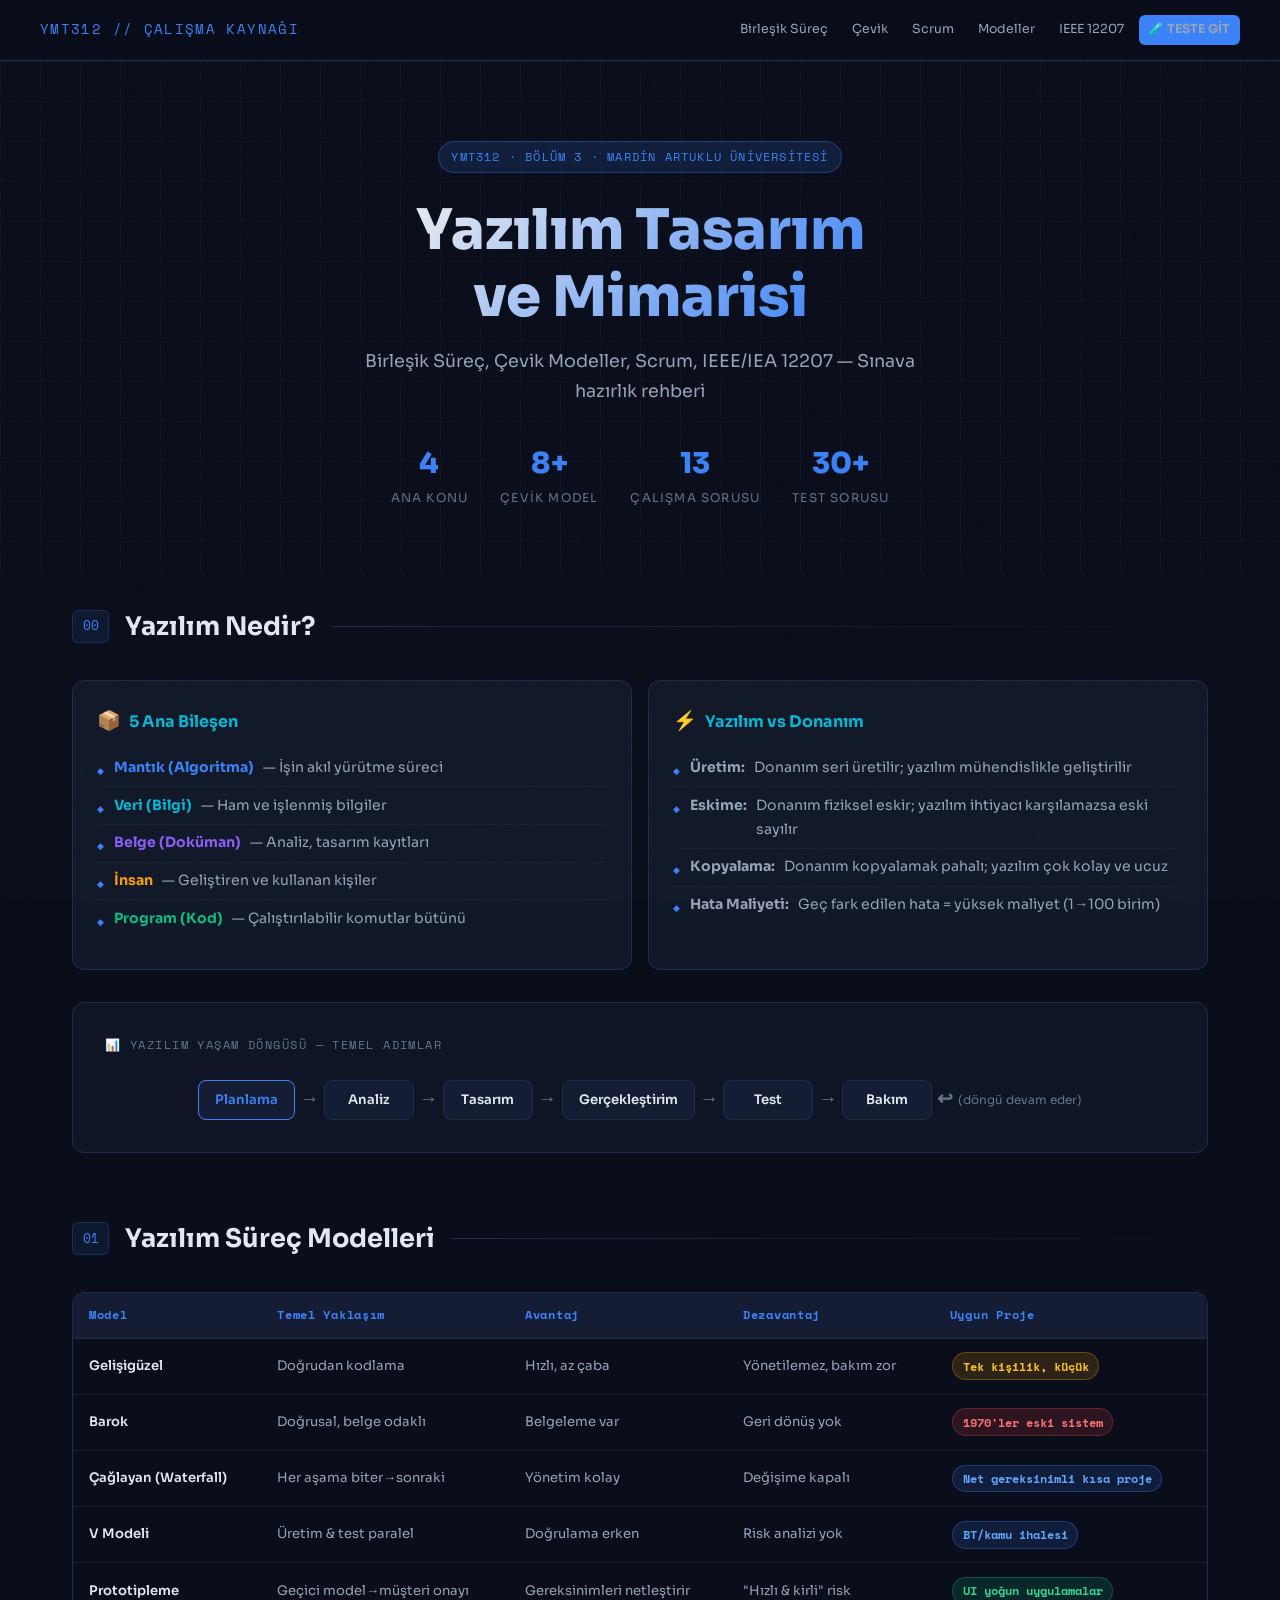
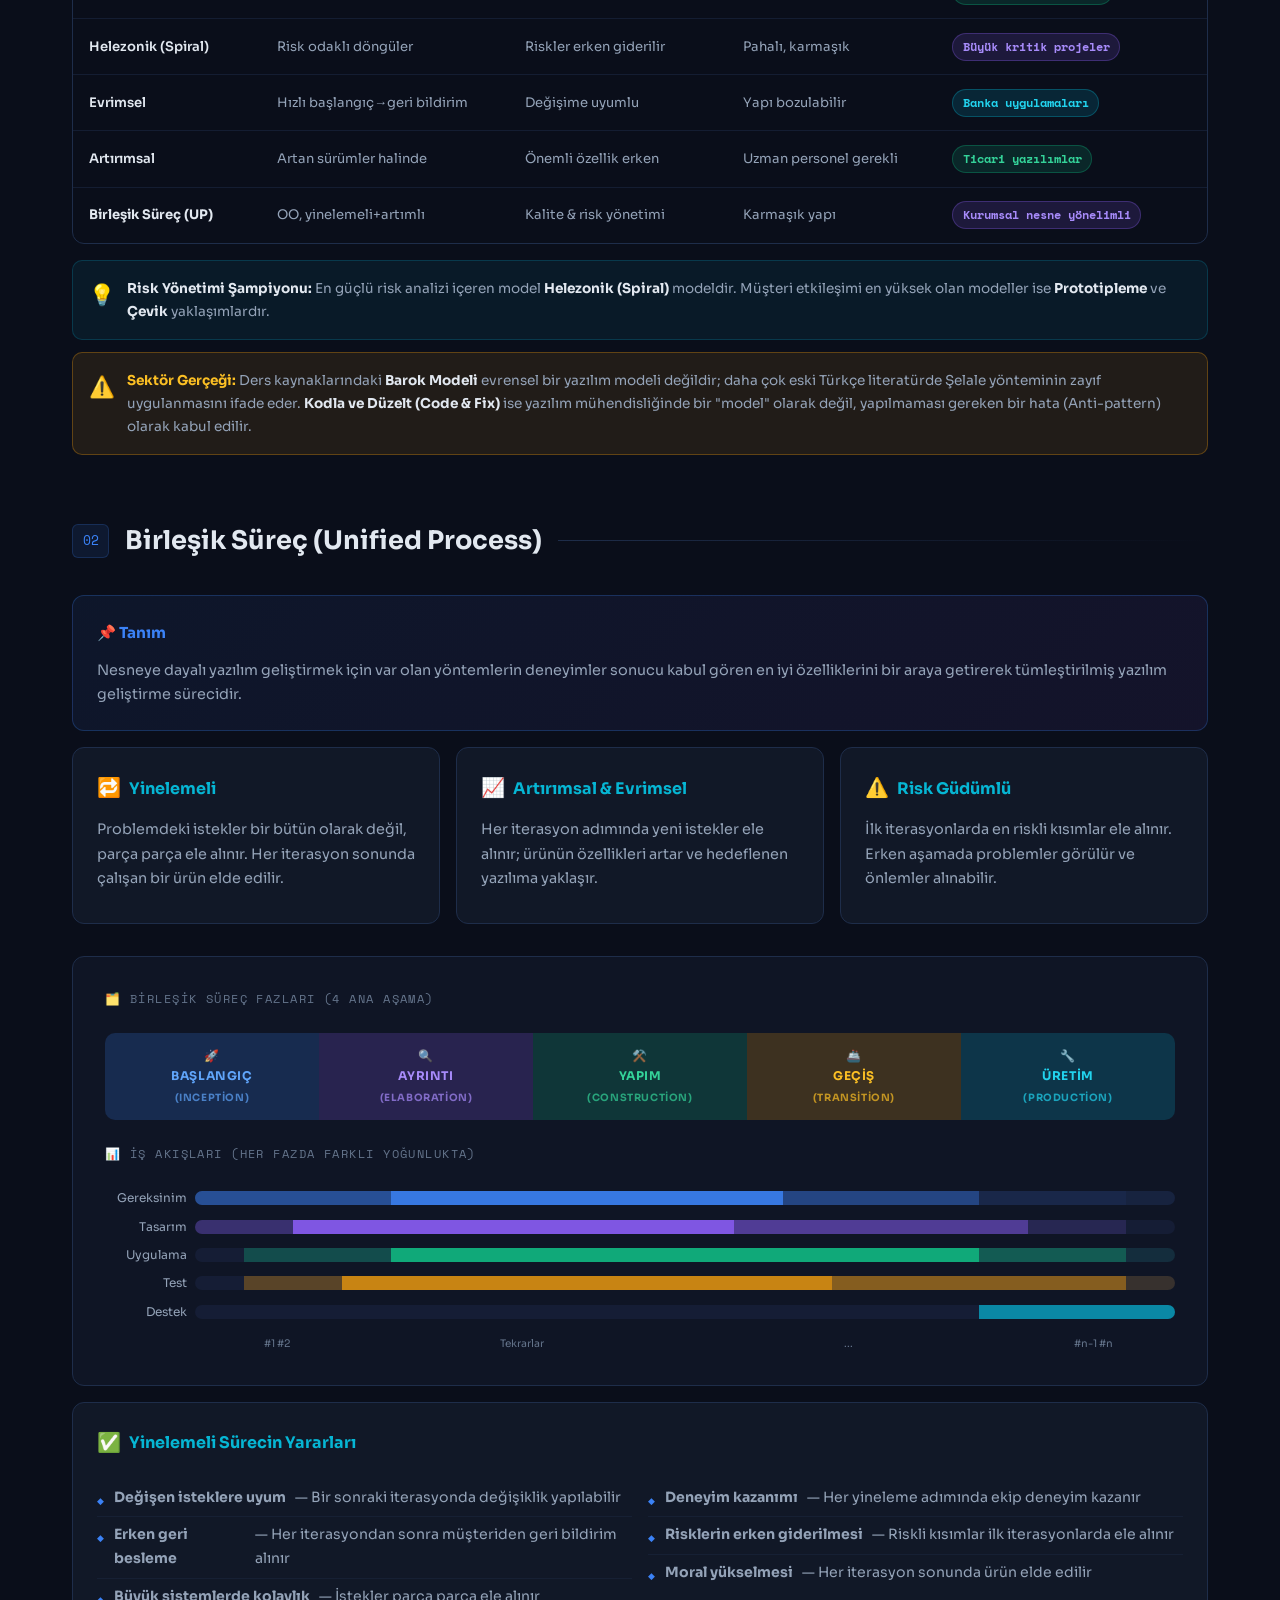
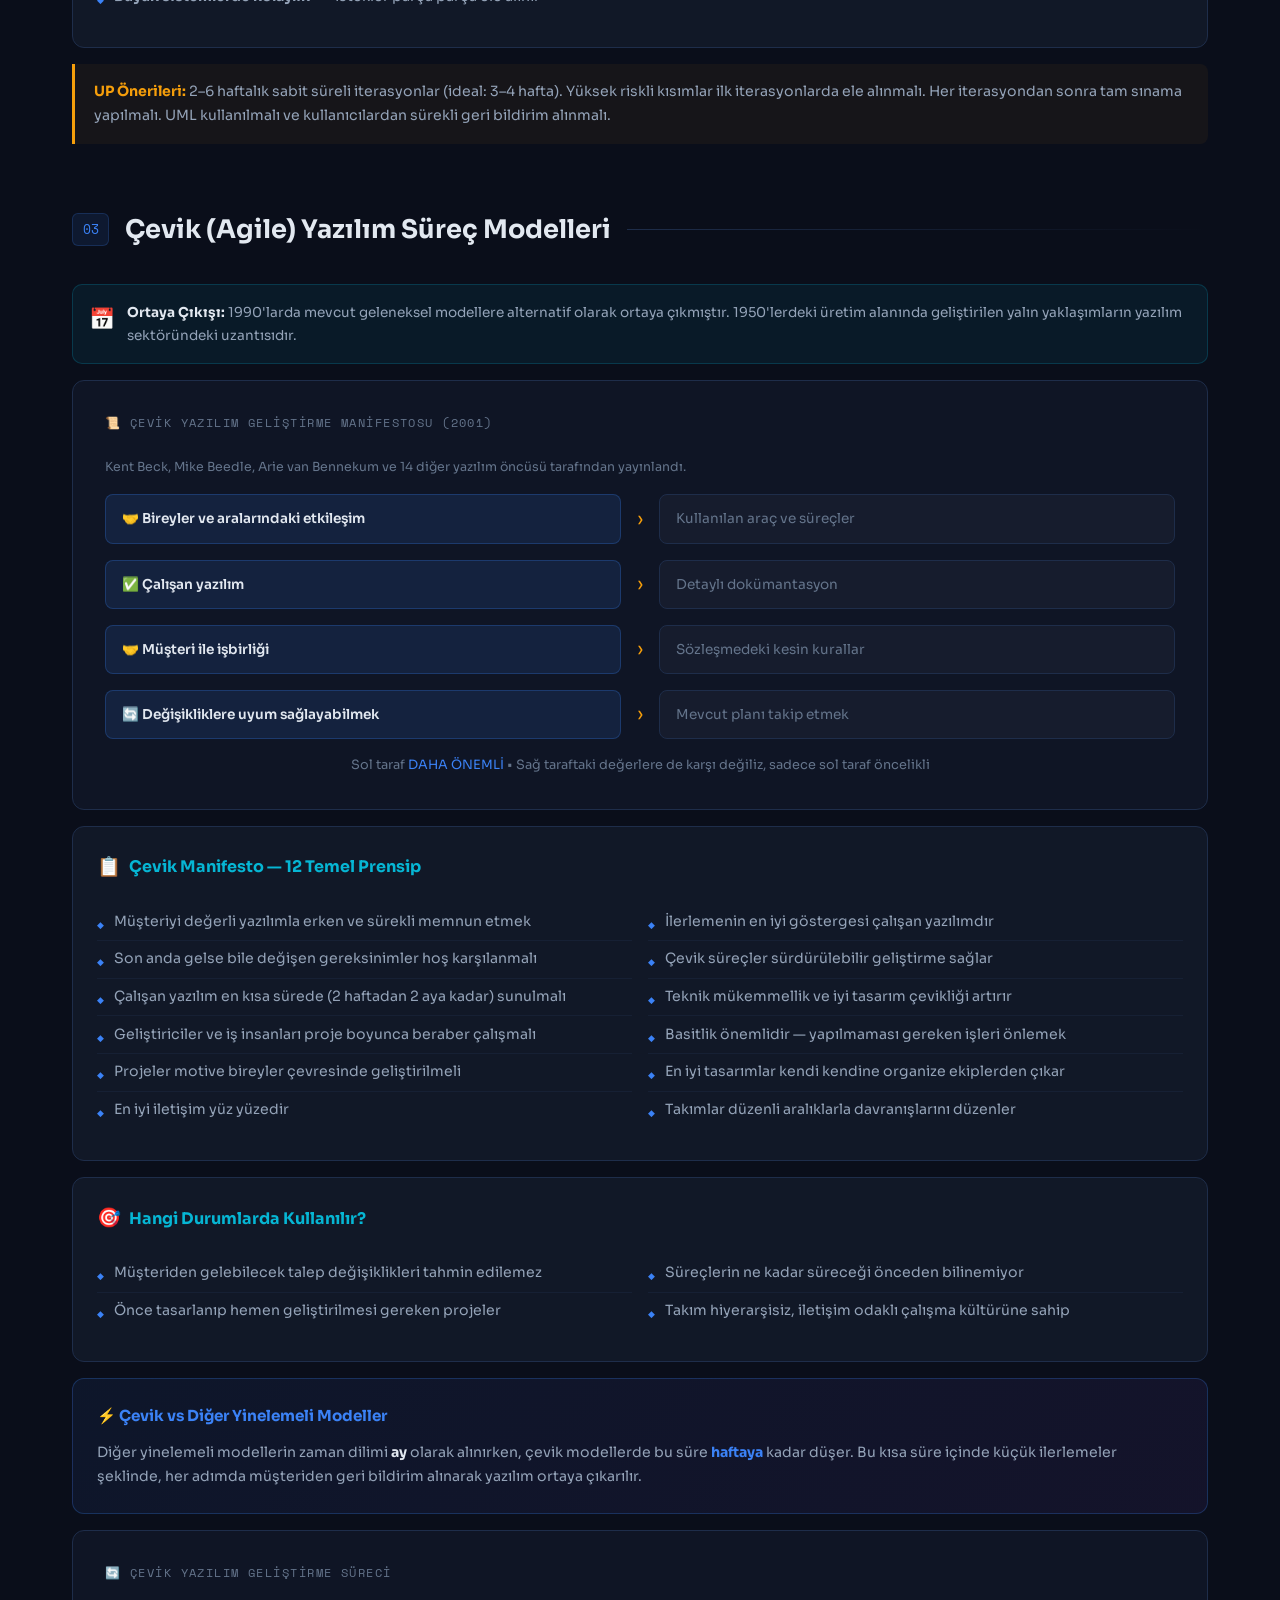
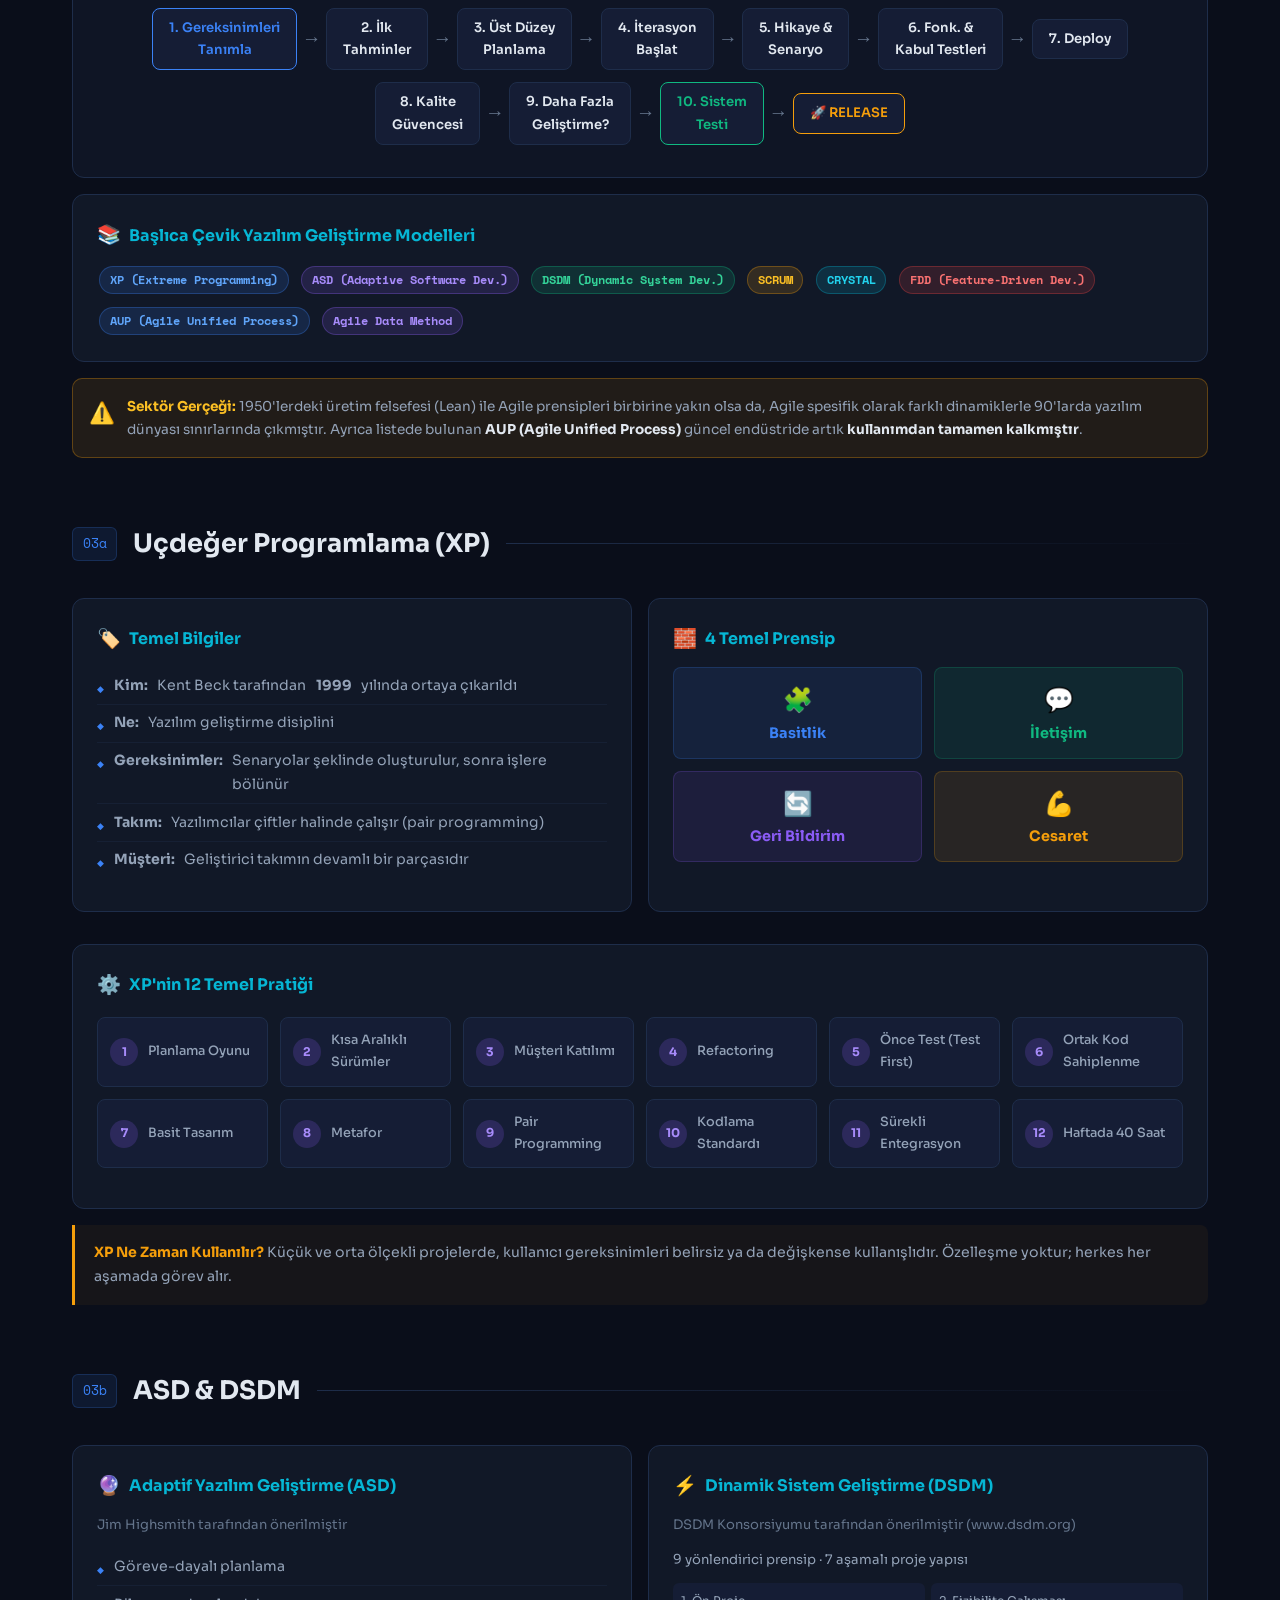
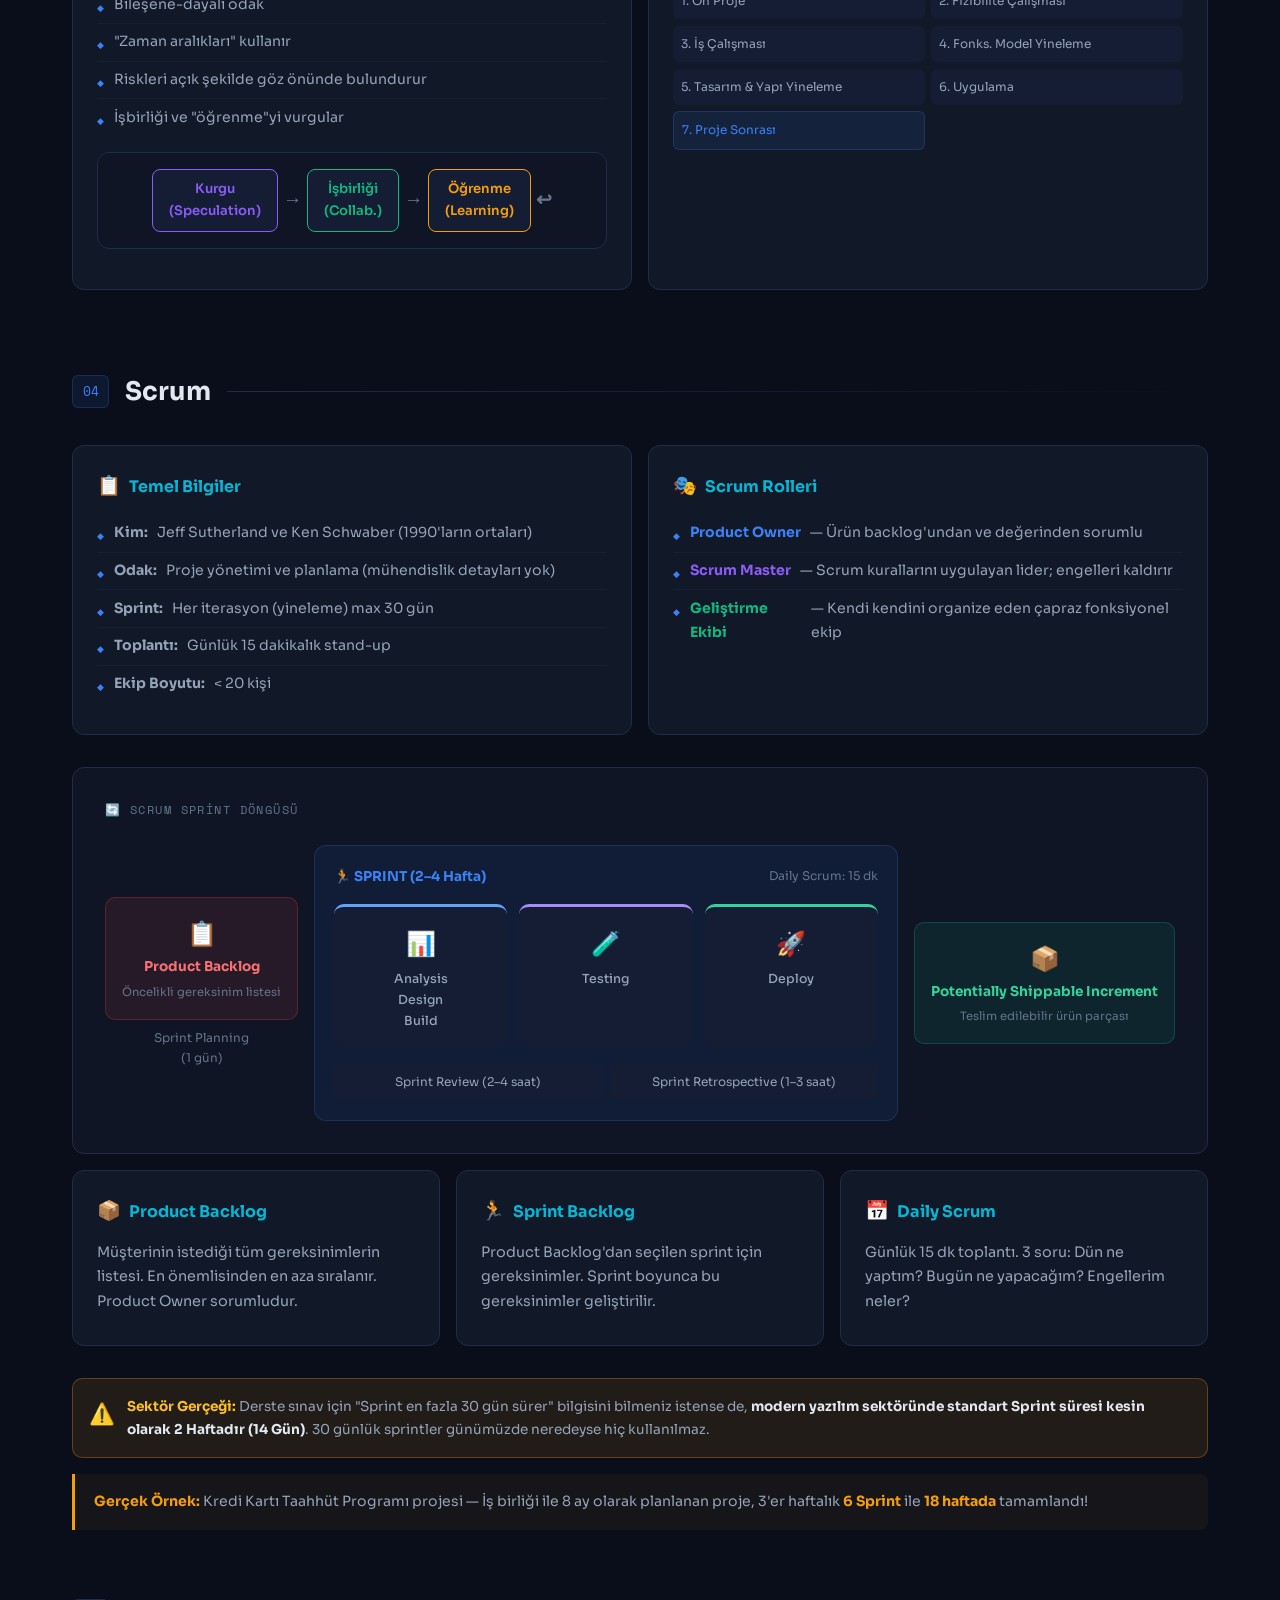
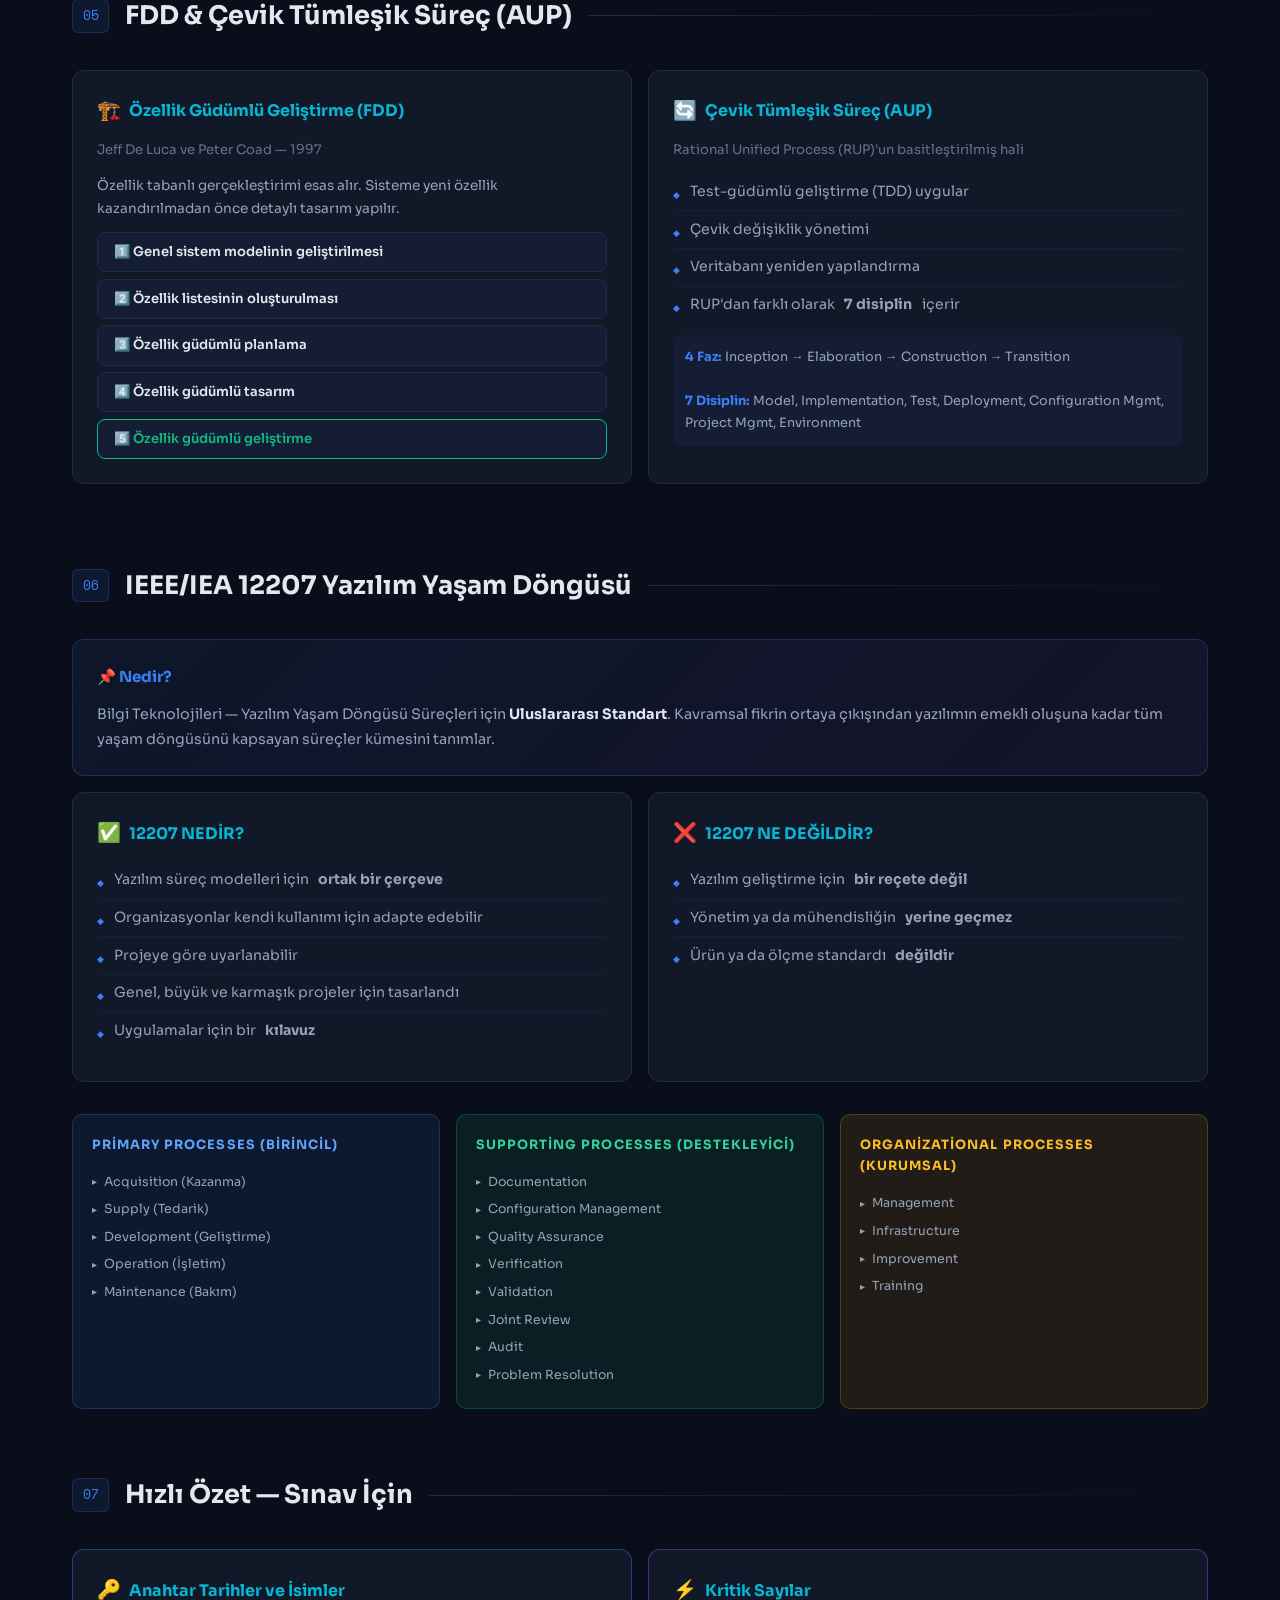
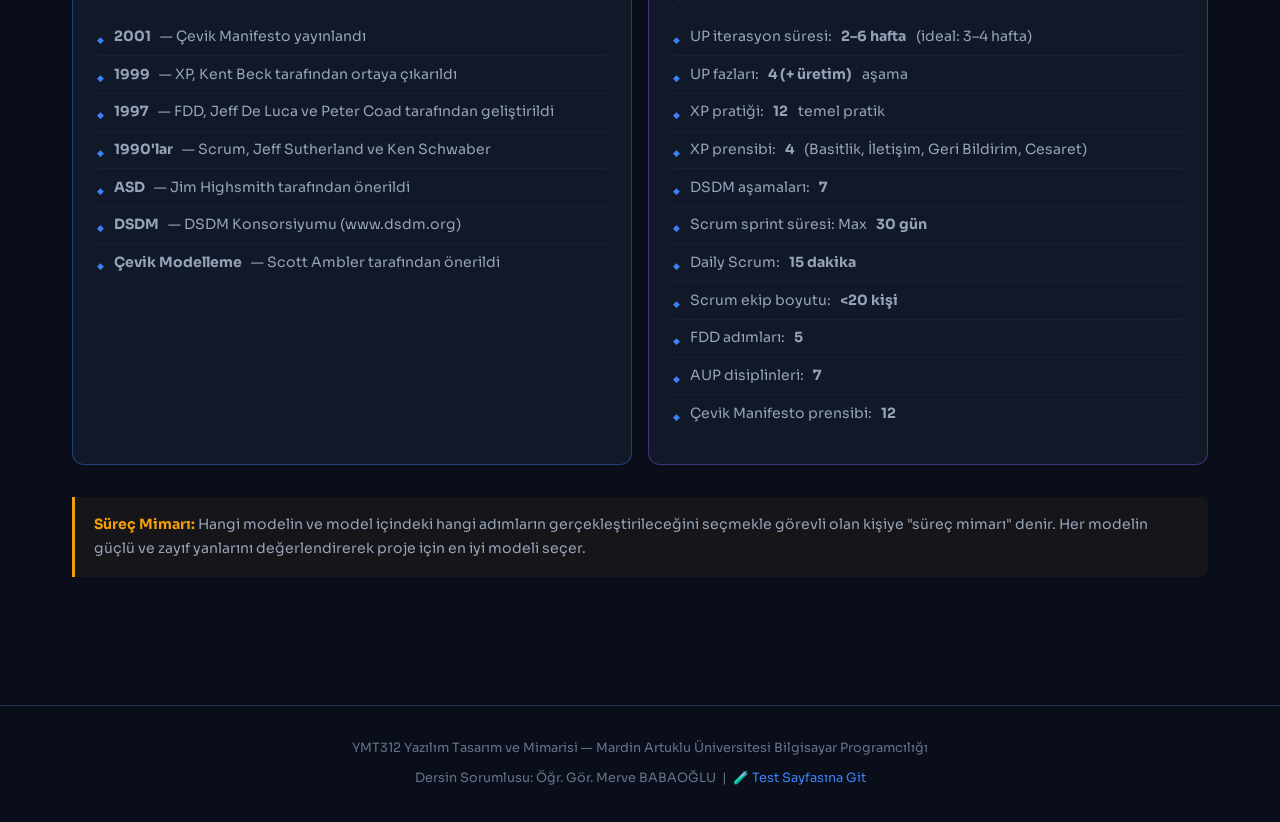
==== commit abb9cb3c: "tasarımsal hataları düzeltildi" ====
--- a/index.html
+++ b/index.html
@@ -13,7 +13,14 @@
 <nav>
   <div class="nav-inner">
     <span class="nav-logo">YMT312 // ÇALIŞMA KAYNAĞI</span>
-    <div class="nav-links">
+    <button class="mobile-menu-btn" aria-label="Menüyü Aç/Kapat" onclick="toggleMenu()">
+      <svg width="24" height="24" viewBox="0 0 24 24" fill="none" stroke="currentColor" stroke-width="2" stroke-linecap="round" stroke-linejoin="round">
+        <line x1="3" y1="12" x2="21" y2="12"></line>
+        <line x1="3" y1="6" x2="21" y2="6"></line>
+        <line x1="3" y1="18" x2="21" y2="18"></line>
+      </svg>
+    </button>
+    <div class="nav-links" id="navLinks">
       <a href="#up">Birleşik Süreç</a>
       <a href="#agile">Çevik</a>
       <a href="#scrum">Scrum</a>
@@ -185,7 +192,7 @@
 
   <div class="info-box" style="background:rgba(245,158,11,.1);border-color:rgba(245,158,11,.3)">
     <span class="info-icon">⚠️</span>
-    <div class="info-text"><strong style="color:#fbbf24">Sektör Gerçeği:</strong> Hocanızın notlarındaki <strong>Barok Modeli</strong> evrensel bir yazılım modeli değildir; daha çok eski Türkçe literatürde Şelale yönteminin zayıf uygulanmasını ifade eder. <strong>Kodla ve Düzelt (Code & Fix)</strong> ise yazılım mühendisliğinde bir "model" olarak değil, yapılmaması gereken bir hata (Anti-pattern) olarak kabul edilir.</div>
+    <div class="info-text"><strong style="color:#fbbf24">Sektör Gerçeği:</strong> Ders kaynaklarındaki <strong>Barok Modeli</strong> evrensel bir yazılım modeli değildir; daha çok eski Türkçe literatürde Şelale yönteminin zayıf uygulanmasını ifade eder. <strong>Kodla ve Düzelt (Code & Fix)</strong> ise yazılım mühendisliğinde bir "model" olarak değil, yapılmaması gereken bir hata (Anti-pattern) olarak kabul edilir.</div>
   </div>
 </section>
 
@@ -815,8 +822,24 @@
 
 <footer>
   <p>YMT312 Yazılım Tasarım ve Mimarisi — Mardin Artuklu Üniversitesi Bilgisayar Programcılığı</p>
-  <p style="margin-top:.5rem">Kaynak: Doç. Dr. Resul DAŞ, Fırat Üniversitesi Yazılım Mühendisliği &nbsp;|&nbsp; <a href="test.html">🧪 Test Sayfasına Git</a></p>
+  <p style="margin-top:.5rem">Dersin Sorumlusu: Öğr. Gör. Merve BABAOĞLU &nbsp;|&nbsp; <a href="test.html">🧪 Test Sayfasına Git</a></p>
 </footer>
 
+<script>
+  function toggleMenu() {
+    const navLinks = document.getElementById('navLinks');
+    navLinks.classList.toggle('show');
+  }
+
+  // Menüdeki bir linke tıklandığında menüyü kapat (mobilde)
+  document.querySelectorAll('.nav-links a').forEach(link => {
+    link.addEventListener('click', () => {
+      const navLinks = document.getElementById('navLinks');
+      if (navLinks.classList.contains('show')) {
+        navLinks.classList.remove('show');
+      }
+    });
+  });
+</script>
 </body>
 </html>
--- a/style.css
+++ b/style.css
@@ -158,7 +158,47 @@
 footer{border-top:1px solid var(--border);padding:2rem;text-align:center;color:var(--muted);font-size:.8rem;margin-top:2rem}
 footer a{color:var(--accent);text-decoration:none}
 
+/* MOBILE MENU BUTTON */
+.mobile-menu-btn {
+  display: none;
+  background: none;
+  border: none;
+  color: var(--text);
+  cursor: pointer;
+  padding: .4rem;
+  border-radius: 6px;
+  transition: background .2s;
+}
+.mobile-menu-btn:hover {
+  background: var(--bg3);
+}
+
 /* RESPONSIVE */
+@media(max-width: 860px){
+  nav { padding: 0 1rem; }
+  .mobile-menu-btn { display: flex; align-items: center; justify-content: center; }
+  .nav-inner { height: auto; padding: .6rem 0; }
+  .nav-links {
+    display: none;
+    width: 100%;
+    flex-direction: column;
+    padding: 1rem 0 .5rem 0;
+    gap: .5rem;
+  }
+  .nav-links.show {
+    display: flex;
+    animation: fadeIn .3s ease;
+  }
+  .nav-links a {
+    text-align: center;
+    padding: .6rem;
+    background: var(--bg3);
+  }
+  .test-btn { margin-top: .5rem; text-align: center; }
+  
+  @keyframes fadeIn { from { opacity: 0; transform: translateY(-10px); } to { opacity: 1; transform: translateY(0); } }
+}
+
 @media(max-width:640px){
   .manifesto{grid-template-columns:1fr;gap:.3rem}
   .manifesto-mid{transform:rotate(90deg)}
